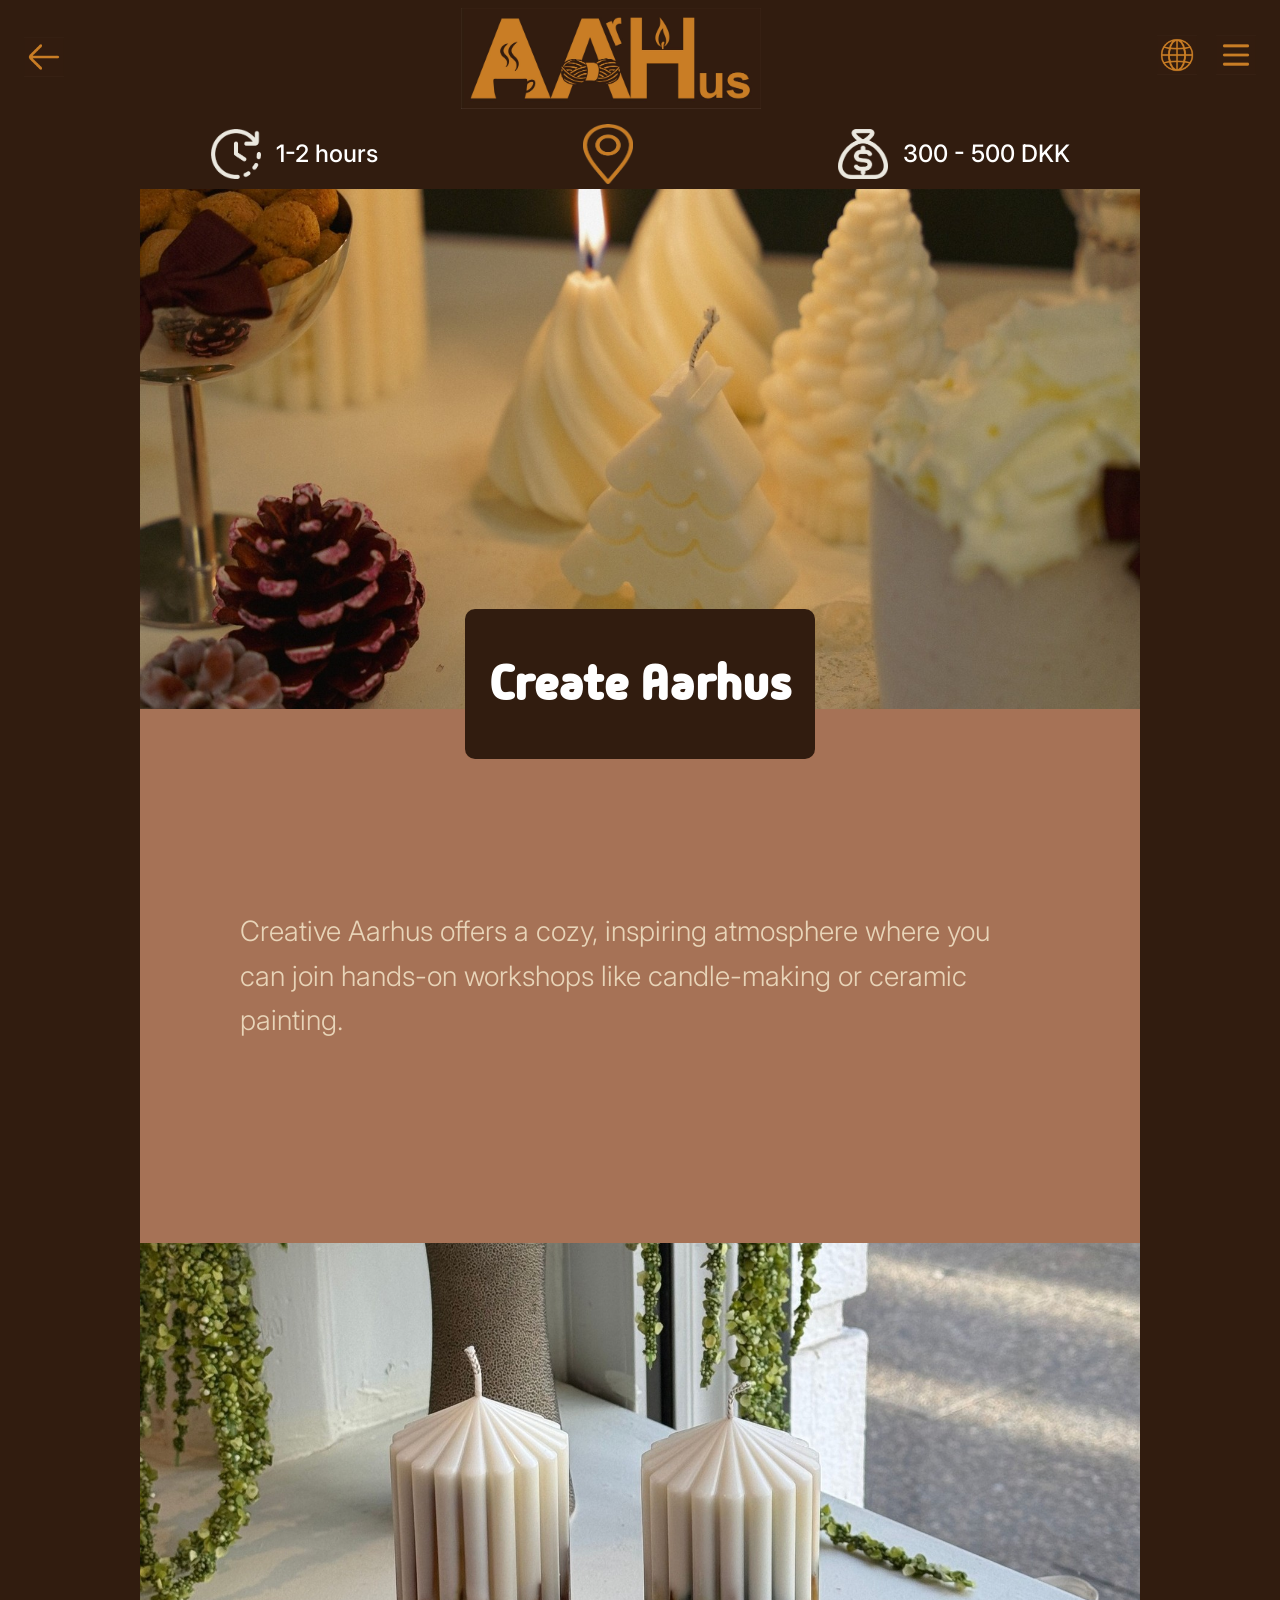
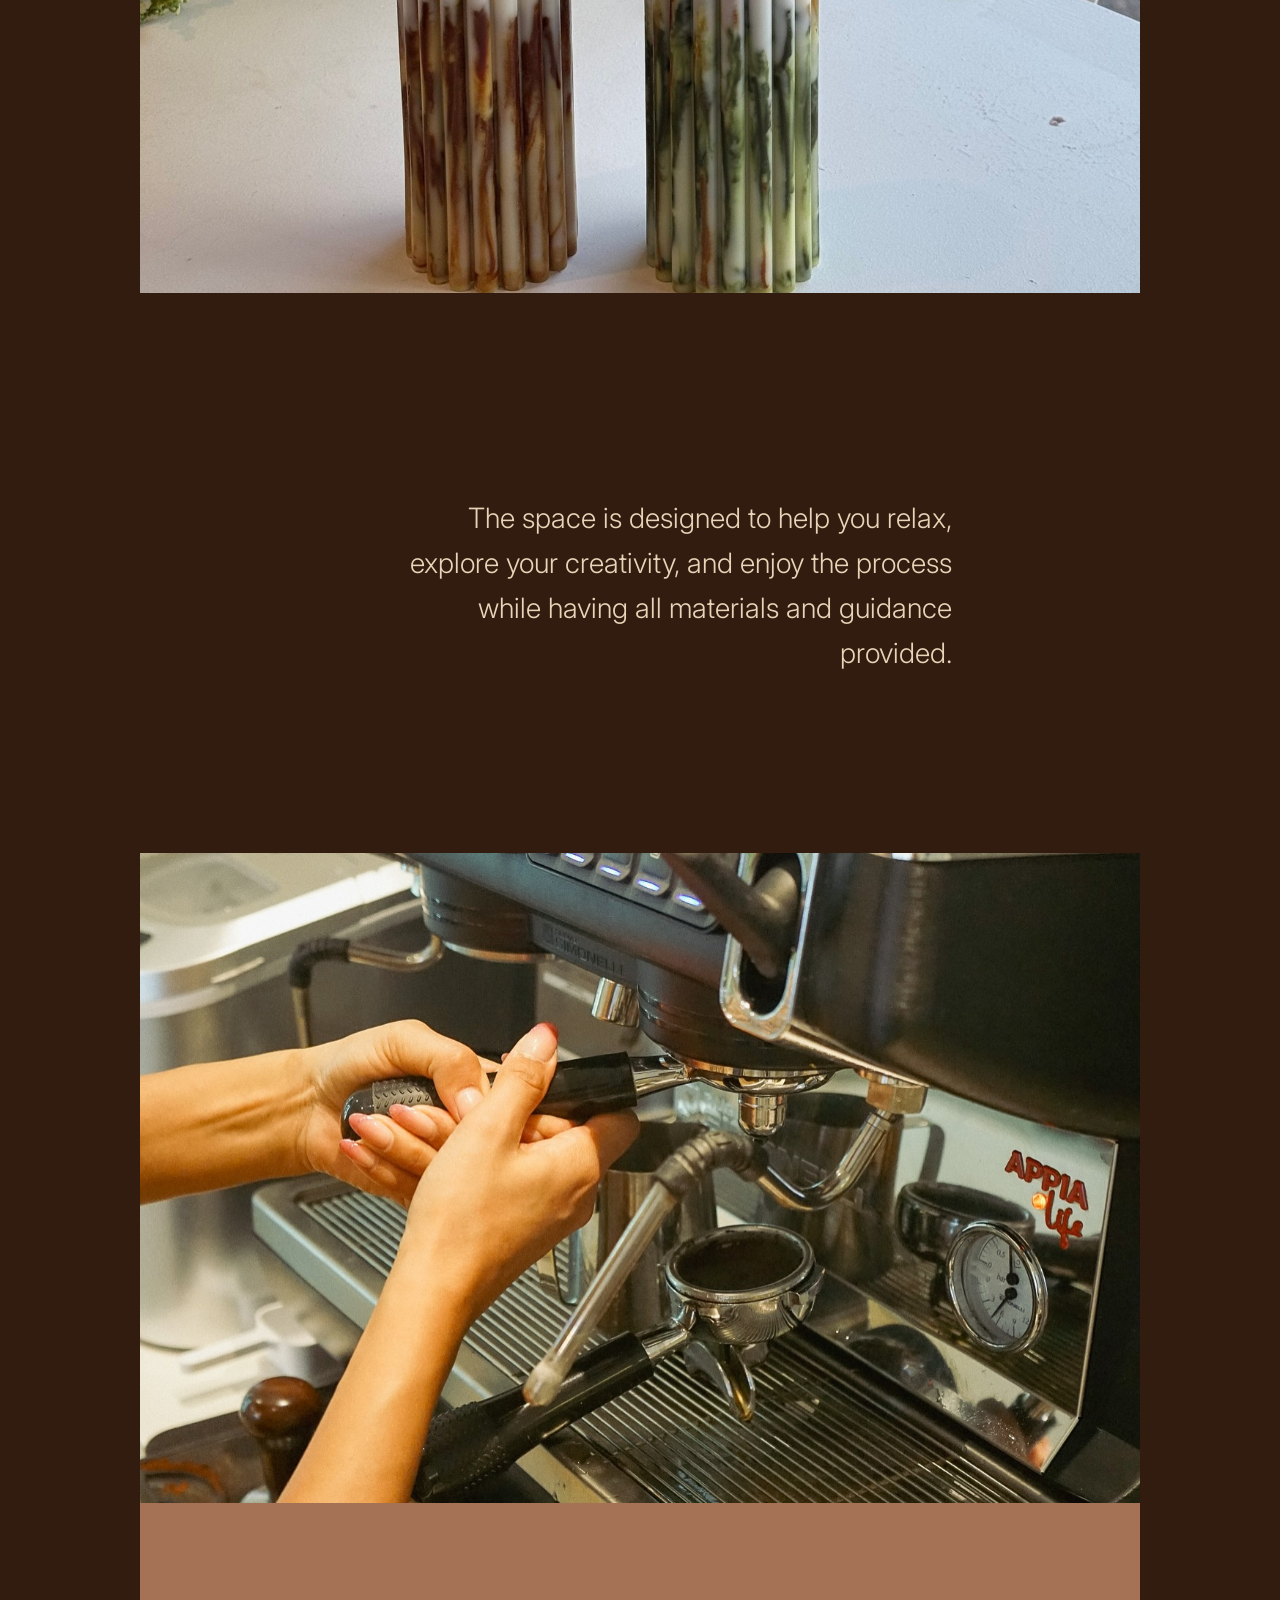
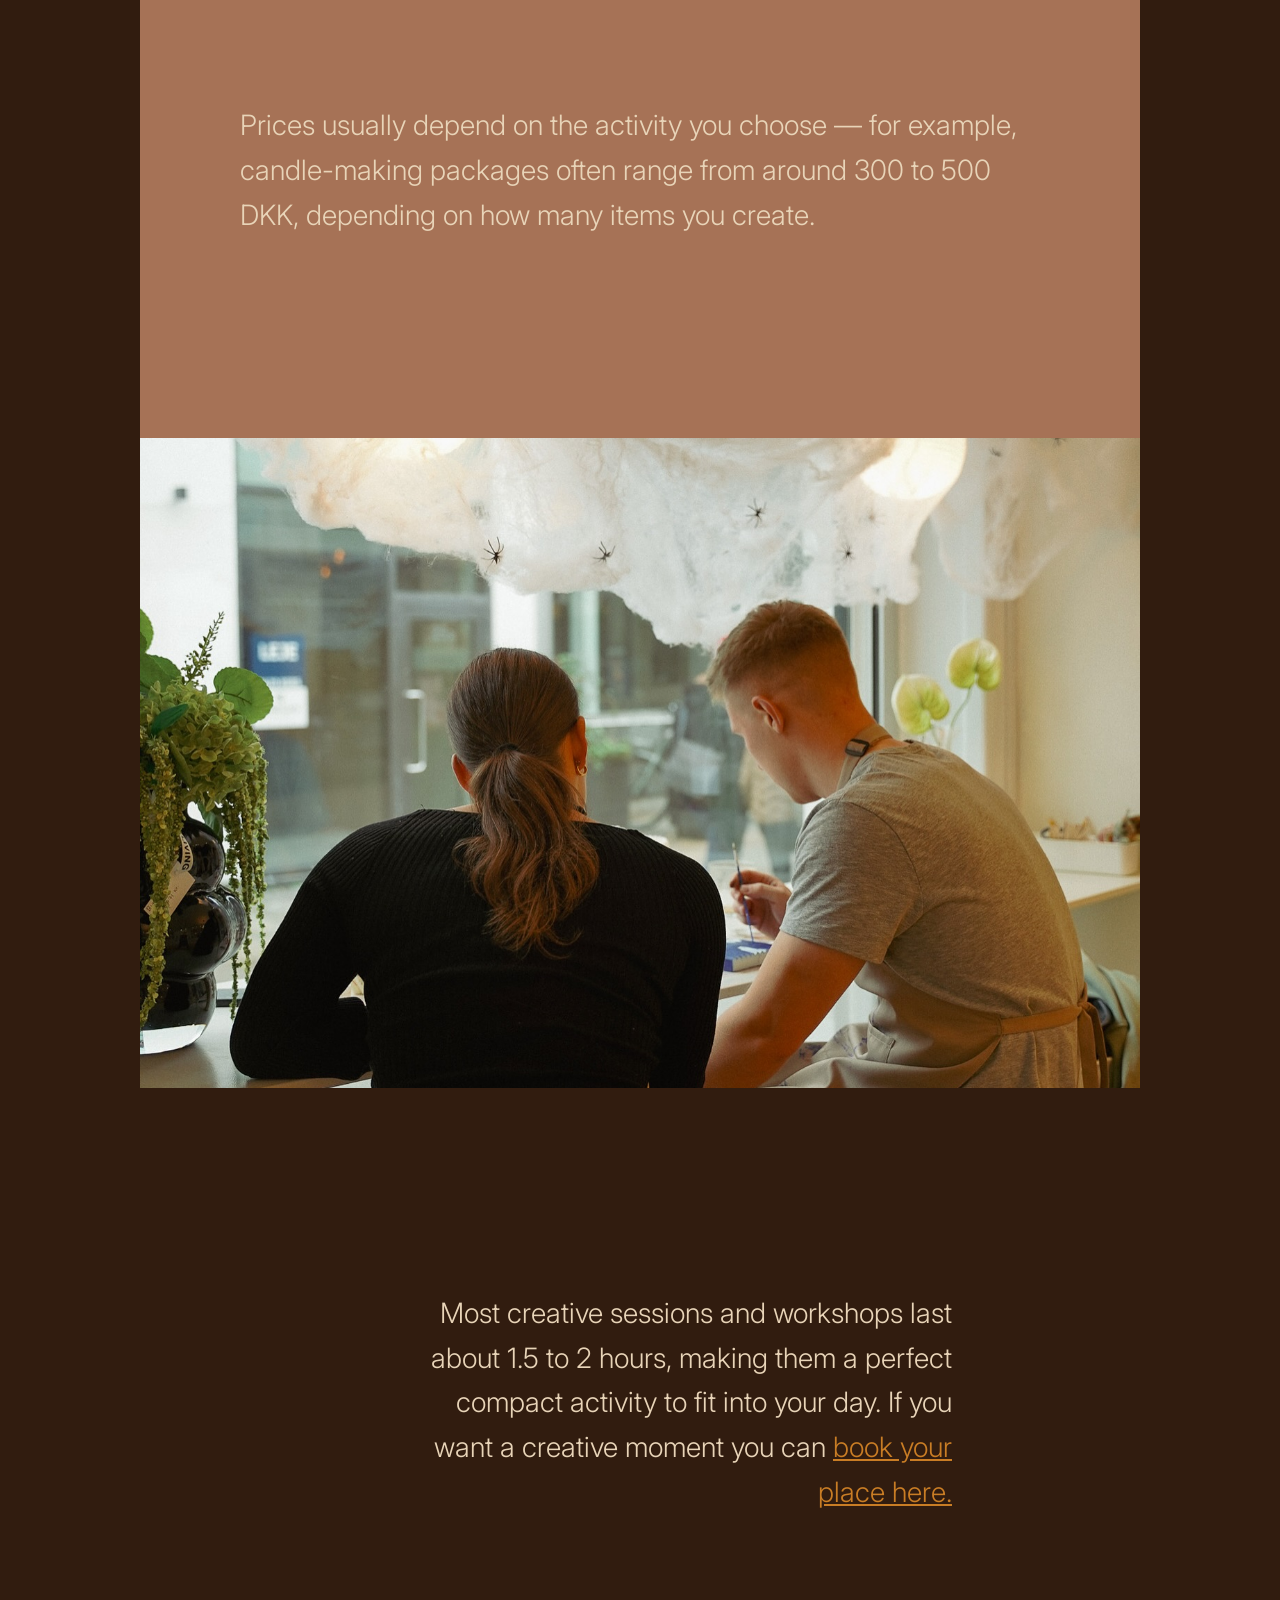
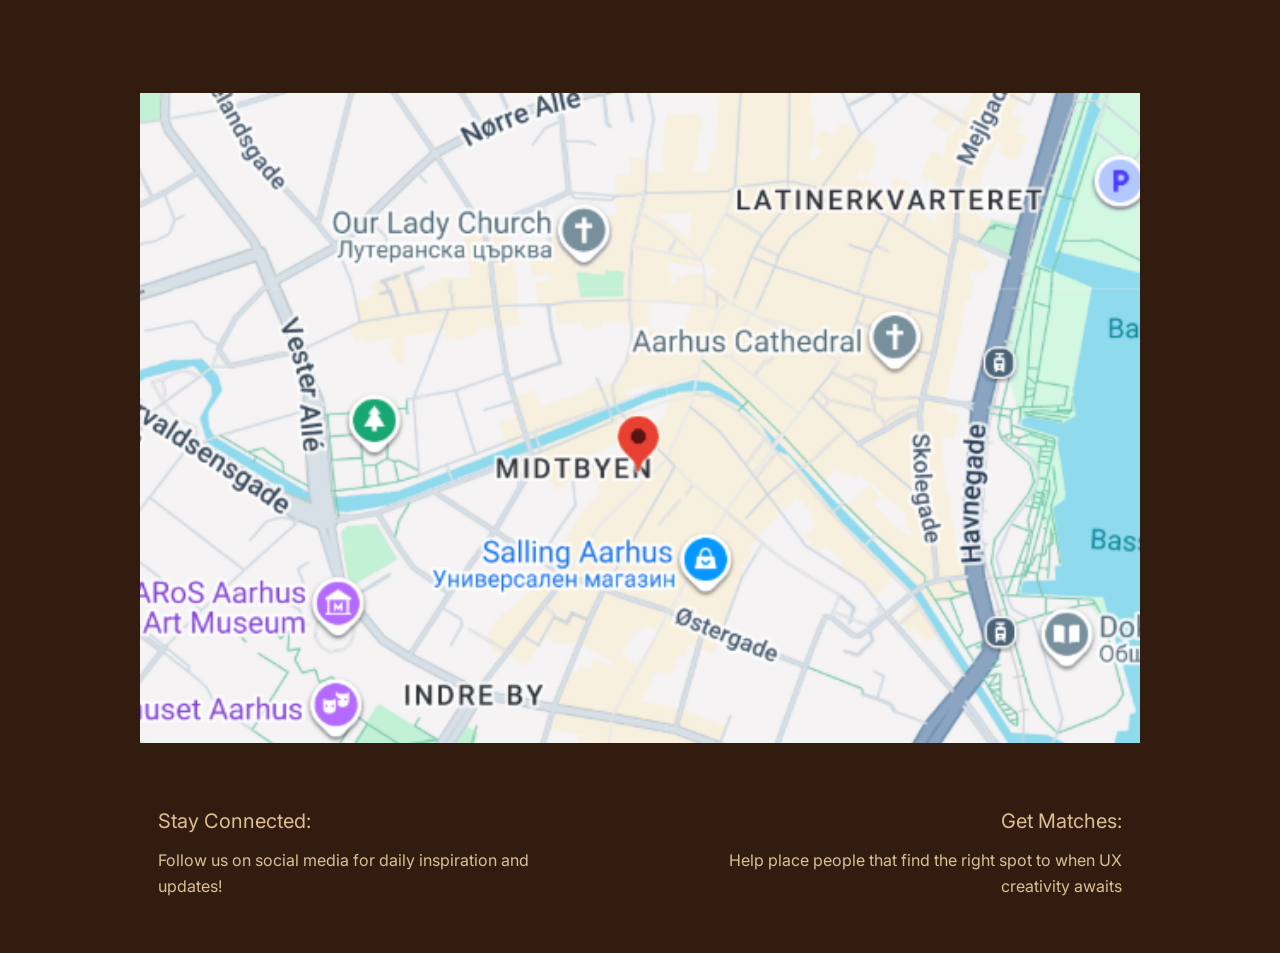
==== CreateAarhus.html @ d65e8118 "v13" ====
<!DOCTYPE html>
<html lang="en">
<head>
    <meta charset="UTF-8">
    <meta name="viewport" content="width=device-width, initial-scale=1.0">
    <title>Document</title>
    <link rel="stylesheet" href="Places.css">
    <link rel="preconnect" href="https://fonts.googleapis.com">
    <link rel="preconnect" href="https://fonts.gstatic.com" crossorigin>
    <link href="https://fonts.googleapis.com/css2?family=Inter:ital,opsz,wght@0,14..32,100..900;1,14..32,100..900&family=Madimi+One&display=swap" rel="stylesheet">
</head>
<body>
     <!-- Header Section -->
    <header>
        <button class="back-btn" onclick="window.location.href='index.html';">
            <img src="Pictures/Back Btn.jpg" alt="Back">
        </button>
        <img src="Pictures/Logo.jpg" alt="Logo" class="logo">
        <div class="nav-right">
            <button class="globe-btn">
                <img src="Pictures/Globe.jpg" alt="Language">
            </button>
            <button class="menu-btn" onclick="toggleMenu()">
                <img src="Pictures/Hamburger Menu.jpg" alt="Menu">
            </button>
        </div>

         <!-- Hamburger Menu Overlay -->
        <div class="menu-overlay" id="menuOverlay">
            <button class="close-btn" onclick="toggleMenu()">×</button>
            <nav class="menu-content">
                <a href="index.html">Home</a>
                <a href="Hygge.html">Hygge</a>
                <a href="CreateAarhus.html">Create Aarhus</a>
                <a href="Domen's.html">Domen's Coffee</a>
                <a href="CreatingMemories.html">Create Moments</a>
                <a href="contact.html">Quiz</a>
            </nav>
        </div>

    </header>
    <!-- Info Banner Section -->
<section class="info-banner">
    <div class="info-item">
        <img src="Pictures/Clock.png" alt="Clock" class="info-icon">
        <span>1-2 hours</span>
    </div>
    <div class="info-item">
        <img src="Pictures/loc.png" alt="Location" class="info-icon">
    </div>
    <div class="info-item">
        <img src="Pictures/Cost.png" alt="Price" class="info-icon">
        <span>300 - 500 DKK</span>
    </div>
</section>

<!-- Image Section 1 -->
<section class="place-hero">
    <img src="Pictures/Create Aarhus Home.jpg" alt="Create Aarhus Workshop" class="place-image">
    <div class="place-title">
        <h2>Create Aarhus</h2>
    </div>
</section>

<!-- Left Text 1 -->
<section class="description-section">
    <p>Creative Aarhus offers a cozy, inspiring atmosphere where you can join hands-on workshops like candle-making or ceramic painting.</p>
</section>

<!-- Image Section 2 -->
<section class="content-image-section">
    <img src="Pictures/Candles Desktop.jpg" alt="Handmade candles" class="content-image">
</section>

<!-- Right Text 1 -->
<section class="quote-section">
    <p>The space is designed to help you relax, explore your creativity, and enjoy the process while having all materials and guidance provided.</p>
</section>

<!-- Image Section 3 -->
<section class="content-image-section">
    <img src="Pictures/Barista.jpg" alt="Handmade candles" class="content-image">
</section>

<!-- Left Text 2 -->
<section class="description-section">
    <p>Prices usually depend on the activity you choose — for example, candle-making packages often range from around 300 to 500 DKK, depending on how many items you create.</p>
</section>

<!-- Image Section  -->
<section class="content-image-section">
    <img src="Pictures/Customers.jpg" alt="Handmade candles" class="content-image">
</section>

<!-- Right Text 2 -->
<section class="quote-section">
    <p>Most creative sessions and workshops last about 1.5 to 2 hours, making them a perfect compact activity to fit into your day. If you want a creative moment you can <a href="https://reservation.umai.io/da/widget/candle-studio?_gl=1*1pk25ti*_ga*MzA5OTM4MjI3LjE3NjUyNzg0NzY.*_ga_D17J4DGEZP*czE3NjUyODA4NzQkbzIkZzEkdDE3NjUyODEwNDEkajMxJGwwJGgw">
        book your place here.</a></p>
</section>

<!-- Map  -->
<section class="content-image-section">
    <a href="https://www.google.com/maps/place/Frederiksgade+24,+8000+Aarhus/@56.155648,10.203156,17z/data=!3m1!4b1!4m6!3m5!1s0x464c3f93dd8423d5:0xea33bdad2637ea0c!8m2!3d56.155645!4d10.2057309!16s%2Fg%2F11rg5yybf0?entry=tts&g_ep=EgoyMDI1MTIwNy4wIPu8ASoASAFQAw%3D%3D&skid=fd1d3e82-8aca-4889-be97-84119e05b795" target="_blank">
    <img src="Pictures/CAmap.png" alt="Handmade candles" class="content-image">
    </a>
</section>

<!-- footer section -->
    <footer>
        <div class="footer-column">
            <h4>Stay Connected:</h4>
            <p>Follow us on social media for daily inspiration and updates!</p>
        </div>
        <div class="footer-column">
            <h4>Get Matches:</h4>
            <p>Help place people that find the right spot to when UX creativity awaits</p>
        </div>
    </footer>

<script src="CreateAarhus.js"></script>
</body>
</html>
---- Places.css ----
body{
    font-size: 28px; 
    font-family: "Inter", sans-serif;
    color: #DBC095;
    /* font-family: "Madimi One", sans-serif; */
    background-color: #311C0F;
}

/* Header Section */
header {
    display: flex;
    justify-content: space-between;
    align-items: center;
    padding: 0px 10px 10px 10px;
}

.back-btn,
.globe-btn,
.menu-btn {
    background: none;
    border: none;
    cursor: pointer;
}

.back-btn img,
.globe-btn img,
.menu-btn img {
    width: 40px;
    height: 40px;
}

.logo{
    width: 300px;
    height: auto;
    background: none;
    border: none;
}

/* Info Banner Section */
.info-banner {
    max-width: 1200px;  /* Add this */
    margin: 0 auto;  /* Add this to center */
    background-color: #311C0F;
    display: flex;
    justify-content: space-around;
    align-items: center;
    padding: 5px 100px;
}

.info-item {
    display: flex;
    align-items: center;
    gap: 15px;
    color: white;
    font-size: 24px;
    font-weight: 500;
}

.info-item:nth-child(2) .info-icon {
    height: 60px;
}

.info-icon {
    width: 50px;
    height: 50px;
}

 /* Image Section 1  */
.place-hero {
    max-width: 1000px;  /* Add this */
    margin: 0 auto;  /* Add this to center */
    position: relative;
    height: 520px;
    overflow: visible;
    margin-bottom: 0;
}

.place-image {
    width: 100%;
    height: 100%;
    object-fit: cover;
}

.place-title {
    position: absolute;
    bottom: -50px;
    left: 50%;
    transform: translateX(-50%);
    background-color: #311C0F;
    
    /* Set specific size */
    width:350px;          /* Your desired width */
    height: 150px;         /* Your desired height */
    
    /* Center text inside */
    display: flex;
    justify-content: center;  /* Horizontal center */
    align-items: center;      /* Vertical center */
    
    border-radius: 10px;
    z-index: 10;
}

.place-title h2 {
    color: white;
    font-size: 48px;
    font-weight: 600;
    margin: 0;
    font-family: "Madimi One", sans-serif;
    letter-spacing: 1px;
    text-align: center;      /* Center multi-line text */
}

/* Left Text 1 */
.description-section {
    max-width: 800px;  /* Add this */
    margin: 0 auto;  /* Add this to center */
    background-color: #a67256;
    padding: 250px 100px 200px 100px;  /* Balanced padding */
    text-align: left;
    margin-top: -50px;  /* Match the bottom value of place-title */
}

.description-section p {
    color: #E8D4B8;
    /* font-size: 30px; */
    line-height: 1.6;
    margin: 0;
    font-weight: 300;
    max-width: 1200px;
}

/* Image Section 2 */
.content-image-section {
    max-width: 1000px;  /* Add this */
    margin: 0 auto;  /* Add this to center */
    width: 100%;
    height: 650px;
    overflow: hidden;
}

.content-image {
    width: 100%;
    height: 100%;
    object-fit: cover;
    display: block;
}

/* Right Text 1 */
.quote-section {
    max-width: 800px;  /* Add this */
    margin: 0 auto;  /* Add this to center */
    background-color: #311C0F;
    padding: 175px 320px 150px 400px;  /* Large left padding, smaller right */
    text-align: right;
}

.quote-section p {
    color: #E8D4B8;
    font-size: 28px;
    line-height: 1.6;
    font-weight: 300;
    margin-left: auto;  /* Push to the right */
}

a{
    color: #C97D25;
}

/* Hamburger Menu Overlay */
.menu-overlay {
    position: fixed;
    top: 0;
    right: -100%;
    width: 350px;
    height: 100%;
    background-color: #3D2817;
    z-index: 1000;
    transition: right 0.3s ease;
    box-shadow: -2px 0 10px rgba(0, 0, 0, 0.3);
}

.menu-overlay.active {
    right: 0;
}

.close-btn {
    position: absolute;
    top: 20px;
    right: 30px;
    background: none;
    border: none;
    color: #DBC095;
    font-size: 50px;
    cursor: pointer;
    line-height: 1;
}

.close-btn:hover {
    color: #C97D25;
}

.menu-content {
    display: flex;
    flex-direction: column;
    padding: 80px 40px;
    gap: 30px;
}

.menu-content a {
    color: #DBC095;
    text-decoration: none;
    font-size: 28px;
    font-family: "Inter", sans-serif;
    transition: color 0.3s ease;
    padding: 10px 0;
    border-bottom: 1px solid rgba(219, 192, 149, 0.2);
}

.menu-content a:hover {
    color: #C97D25;
    padding-left: 10px;
}

/* Footer */
footer {
    background-color: #311C0F;
    color: #DBC095;
    padding: 40px 150px;  /* Match the text box positioning */
    display: flex;
    justify-content: space-between;
    align-items: flex-start;
    gap: 100px;
}

.footer-column {
    flex: 1;
}

.footer-column h4 {
    font-size: 20px;
    font-weight: 400;
    margin-bottom: 15px;
    color: #DBC095;
}

.footer-column p {
    font-size: 16px;
    line-height: 1.6;
    margin: 5px 0;
    color: #DBC095;
}

.footer-column a {
    color: #DBC095;
    text-decoration: underline;
    display: block;
    margin: 5px 0;
    font-size: 12px;
}

.footer-column a:hover {
    opacity: 0.8;
}

.footer-column:last-child {
    text-align: right;
}
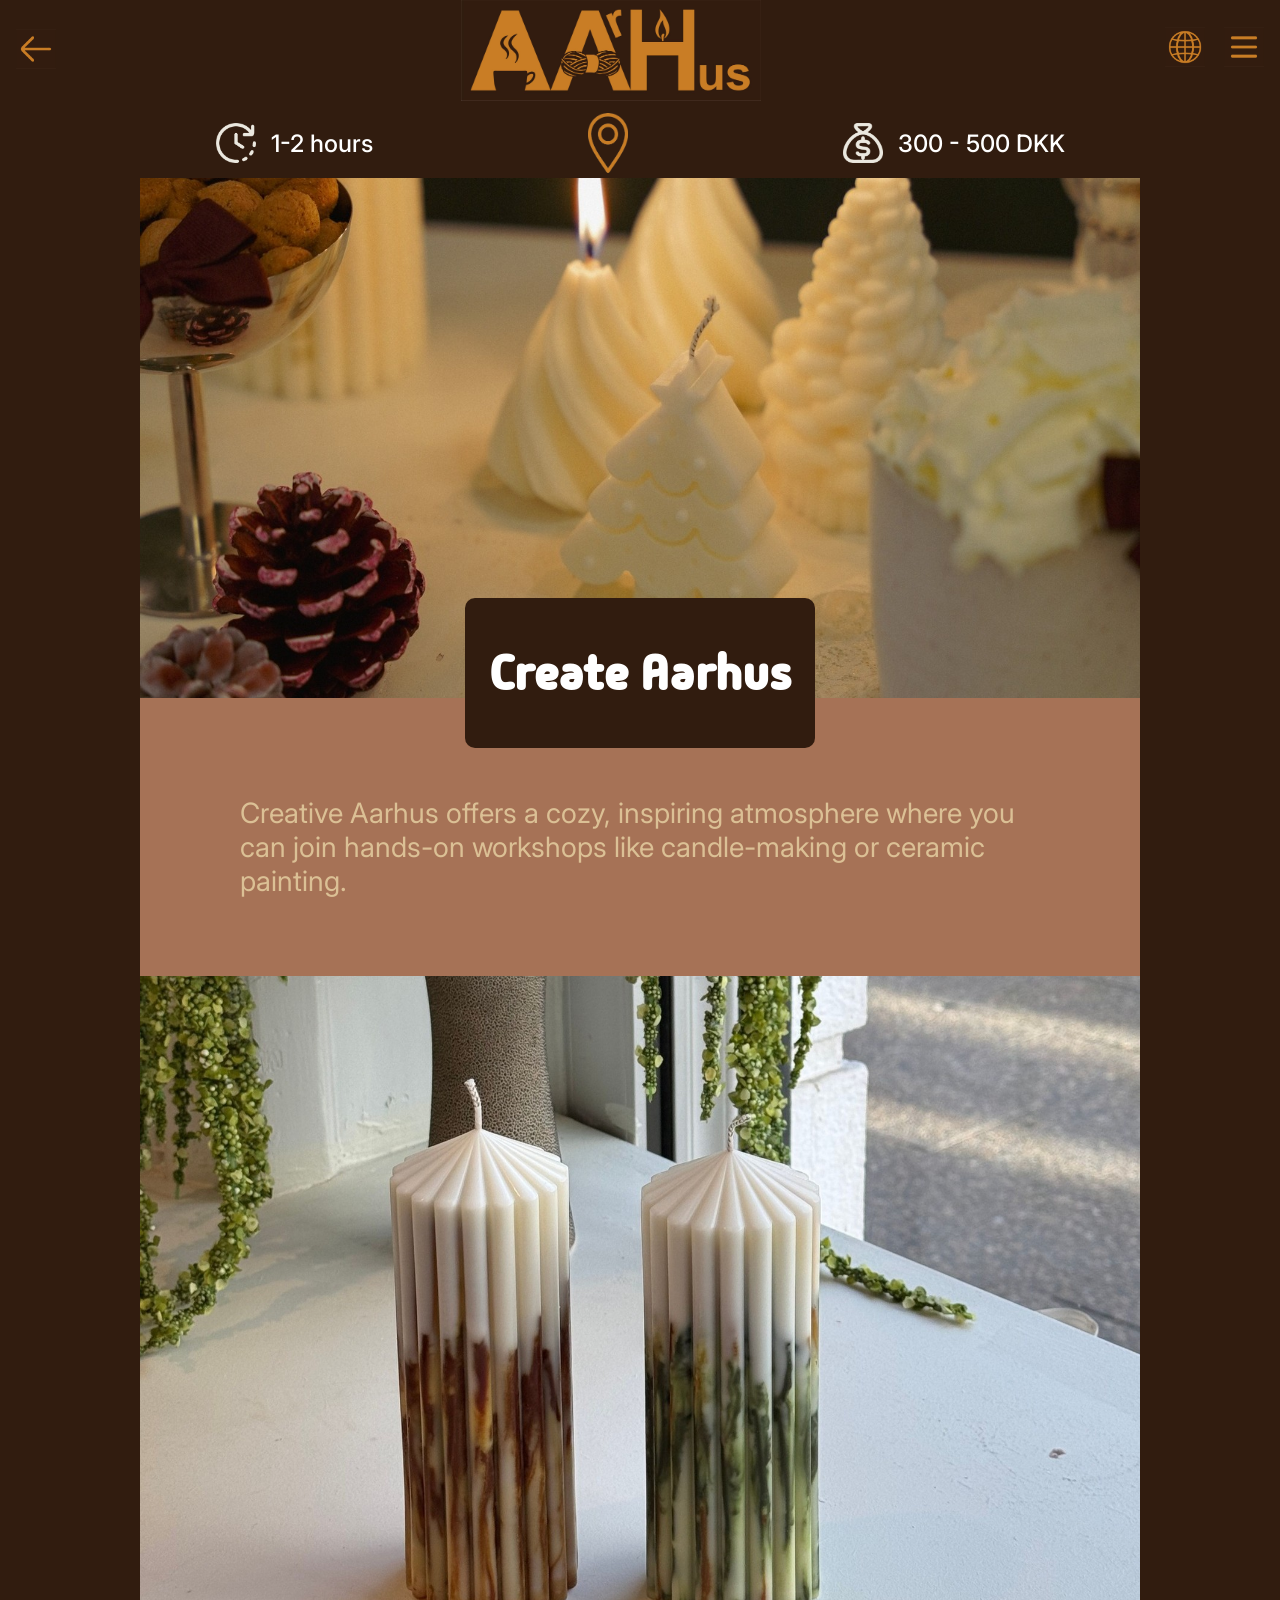
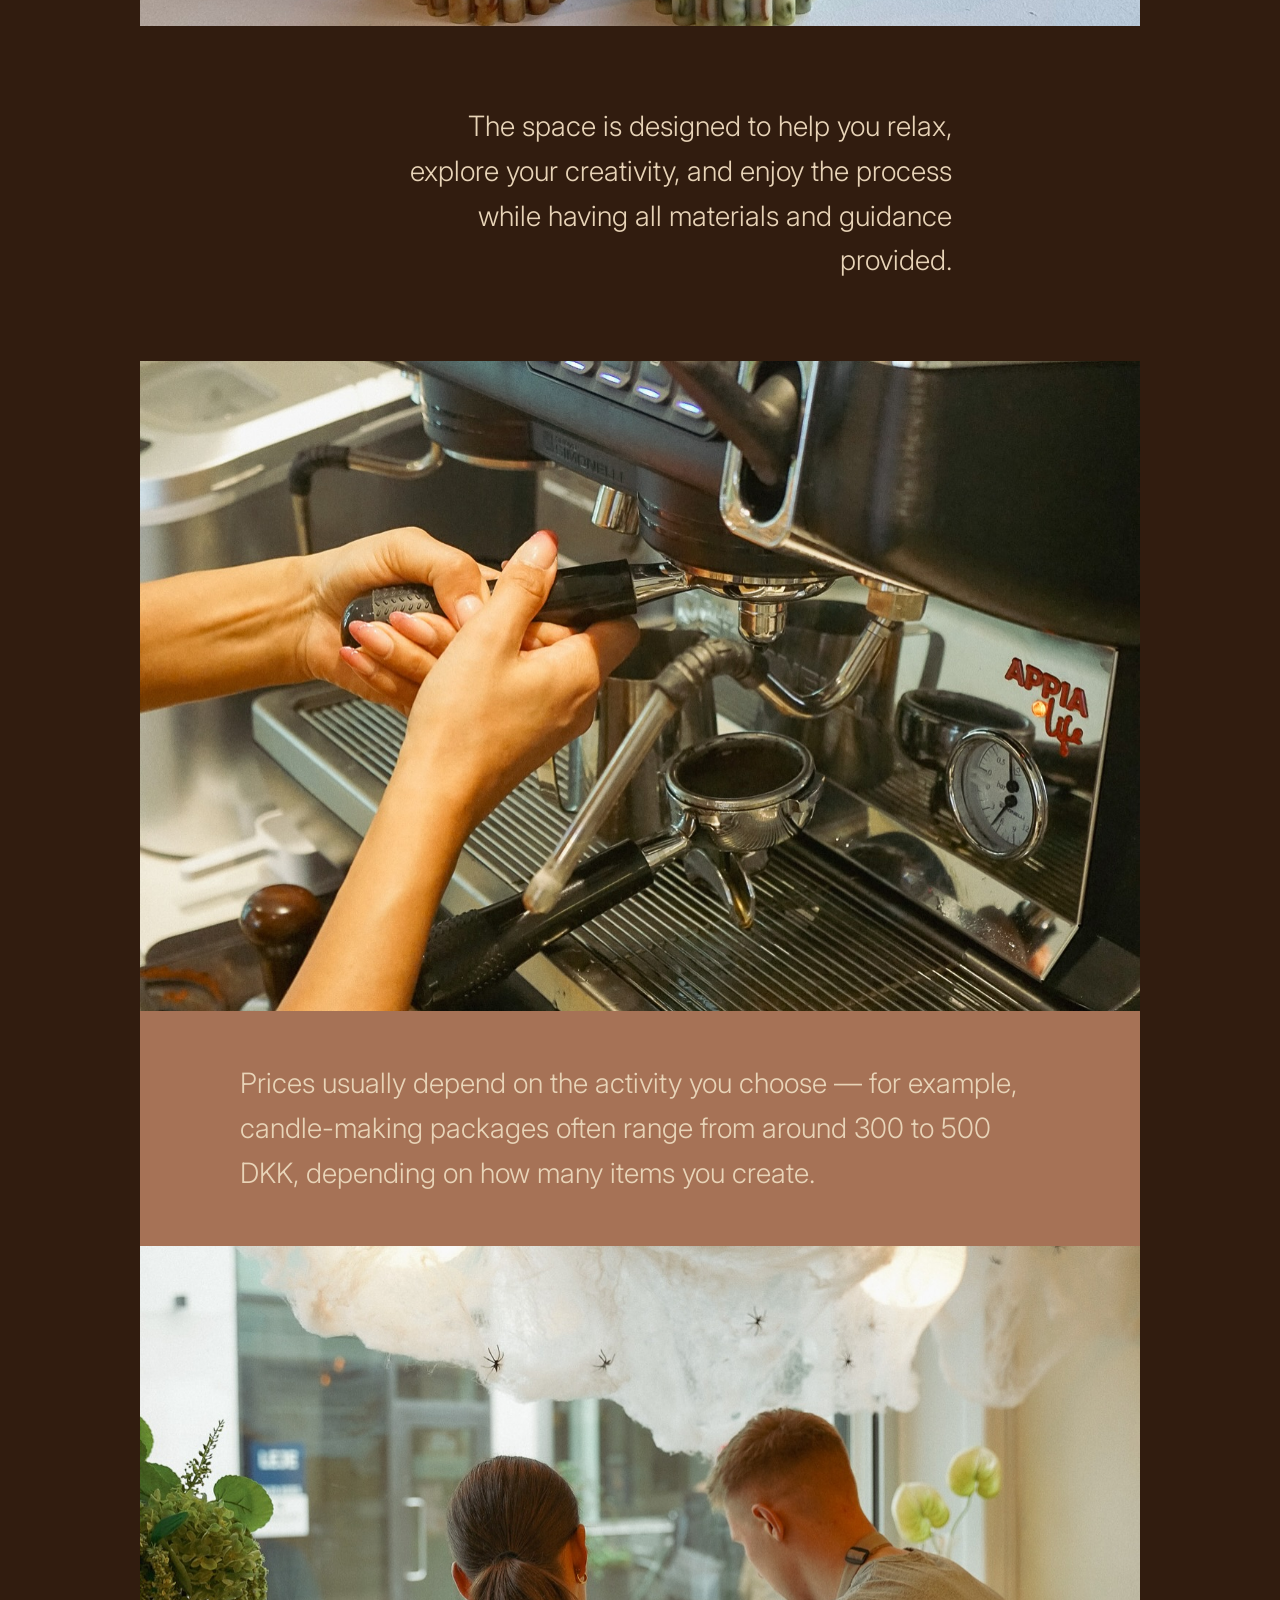
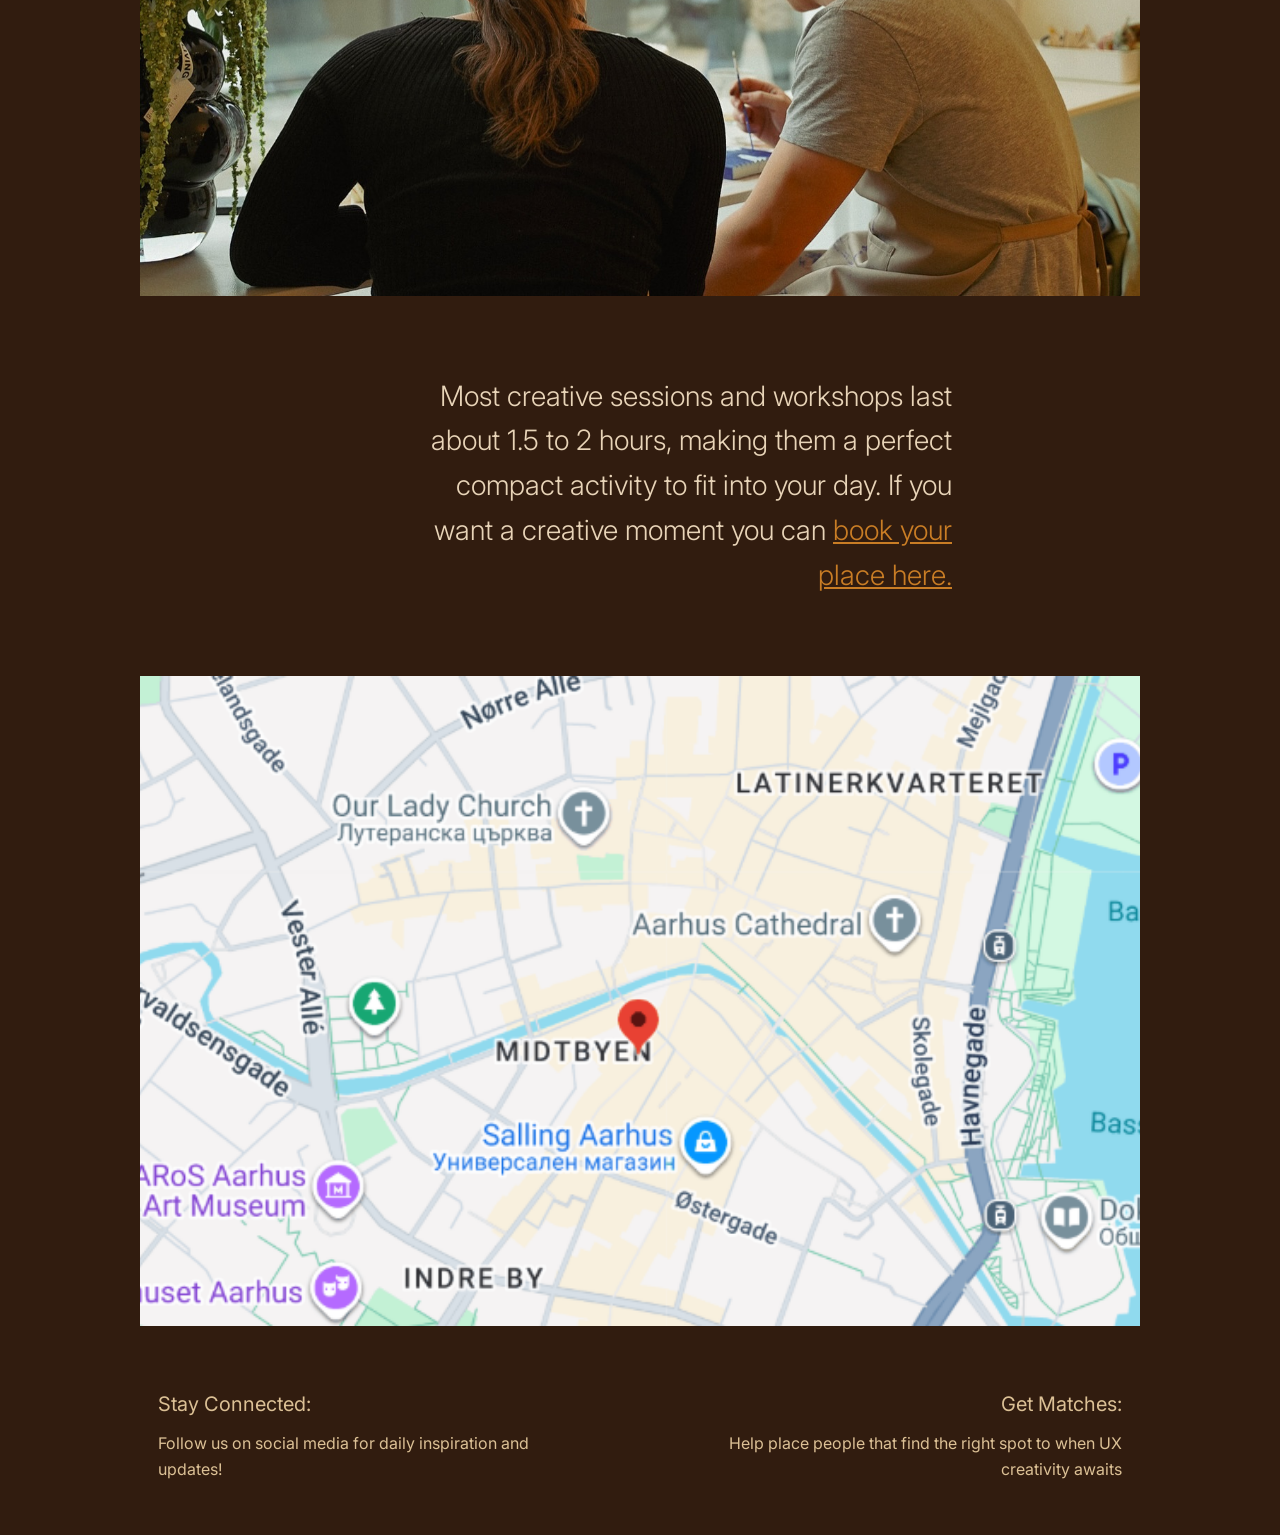
==== commit ebb5f3a1: "v16" ====
--- a/CreateAarhus.html
+++ b/CreateAarhus.html
@@ -63,7 +63,7 @@
 </section>
 
 <!-- Left Text 1 -->
-<section class="description-section">
+<section class="description-section-with-square">
     <p>Creative Aarhus offers a cozy, inspiring atmosphere where you can join hands-on workshops like candle-making or ceramic painting.</p>
 </section>
 
--- a/Places.css
+++ b/Places.css
@@ -1,17 +1,24 @@
-body{
+/* Add padding to body to prevent content from hiding under fixed header */
+body {
+    padding-top: 100px;  /* Adjust this value based on your header height */
     font-size: 28px; 
     font-family: "Inter", sans-serif;
     color: #DBC095;
-    /* font-family: "Madimi One", sans-serif; */
     background-color: #311C0F;
 }
 
 /* Header Section */
 header {
+    position: fixed;
+    top: 0;
+    left: 0;
+    right: 0;
     display: flex;
     justify-content: space-between;
     align-items: center;
     padding: 0px 10px 10px 10px;
+    background-color: #311C0F;
+    z-index: 100;
 }
 
 .back-btn,
@@ -61,8 +68,8 @@
 }
 
 .info-icon {
-    width: 50px;
-    height: 50px;
+    width: 40px;
+    height: 40px;
 }
 
  /* Image Section 1  */
@@ -111,14 +118,23 @@
     text-align: center;      /* Center multi-line text */
 }
 
+/* Left Text With Square */
+.description-section-with-square {
+    max-width: 800px;  /* Add this */
+    margin: 0 auto;  /* Add this to center */
+    background-color: #a67256;
+    padding: 120px 100px 50px 100px;  /* Balanced padding */
+    text-align: left;
+    margin-top: -50px;  /* Match the bottom value of place-title */
+}
+
 /* Left Text 1 */
 .description-section {
     max-width: 800px;  /* Add this */
     margin: 0 auto;  /* Add this to center */
     background-color: #a67256;
-    padding: 250px 100px 200px 100px;  /* Balanced padding */
+    padding: 50px 100px 50px 100px;  /* Balanced padding */
     text-align: left;
-    margin-top: -50px;  /* Match the bottom value of place-title */
 }
 
 .description-section p {
@@ -151,7 +167,7 @@
     max-width: 800px;  /* Add this */
     margin: 0 auto;  /* Add this to center */
     background-color: #311C0F;
-    padding: 175px 320px 150px 400px;  /* Large left padding, smaller right */
+    padding: 50px 320px 50px 400px;  /* Large left padding, smaller right */
     text-align: right;
 }
 
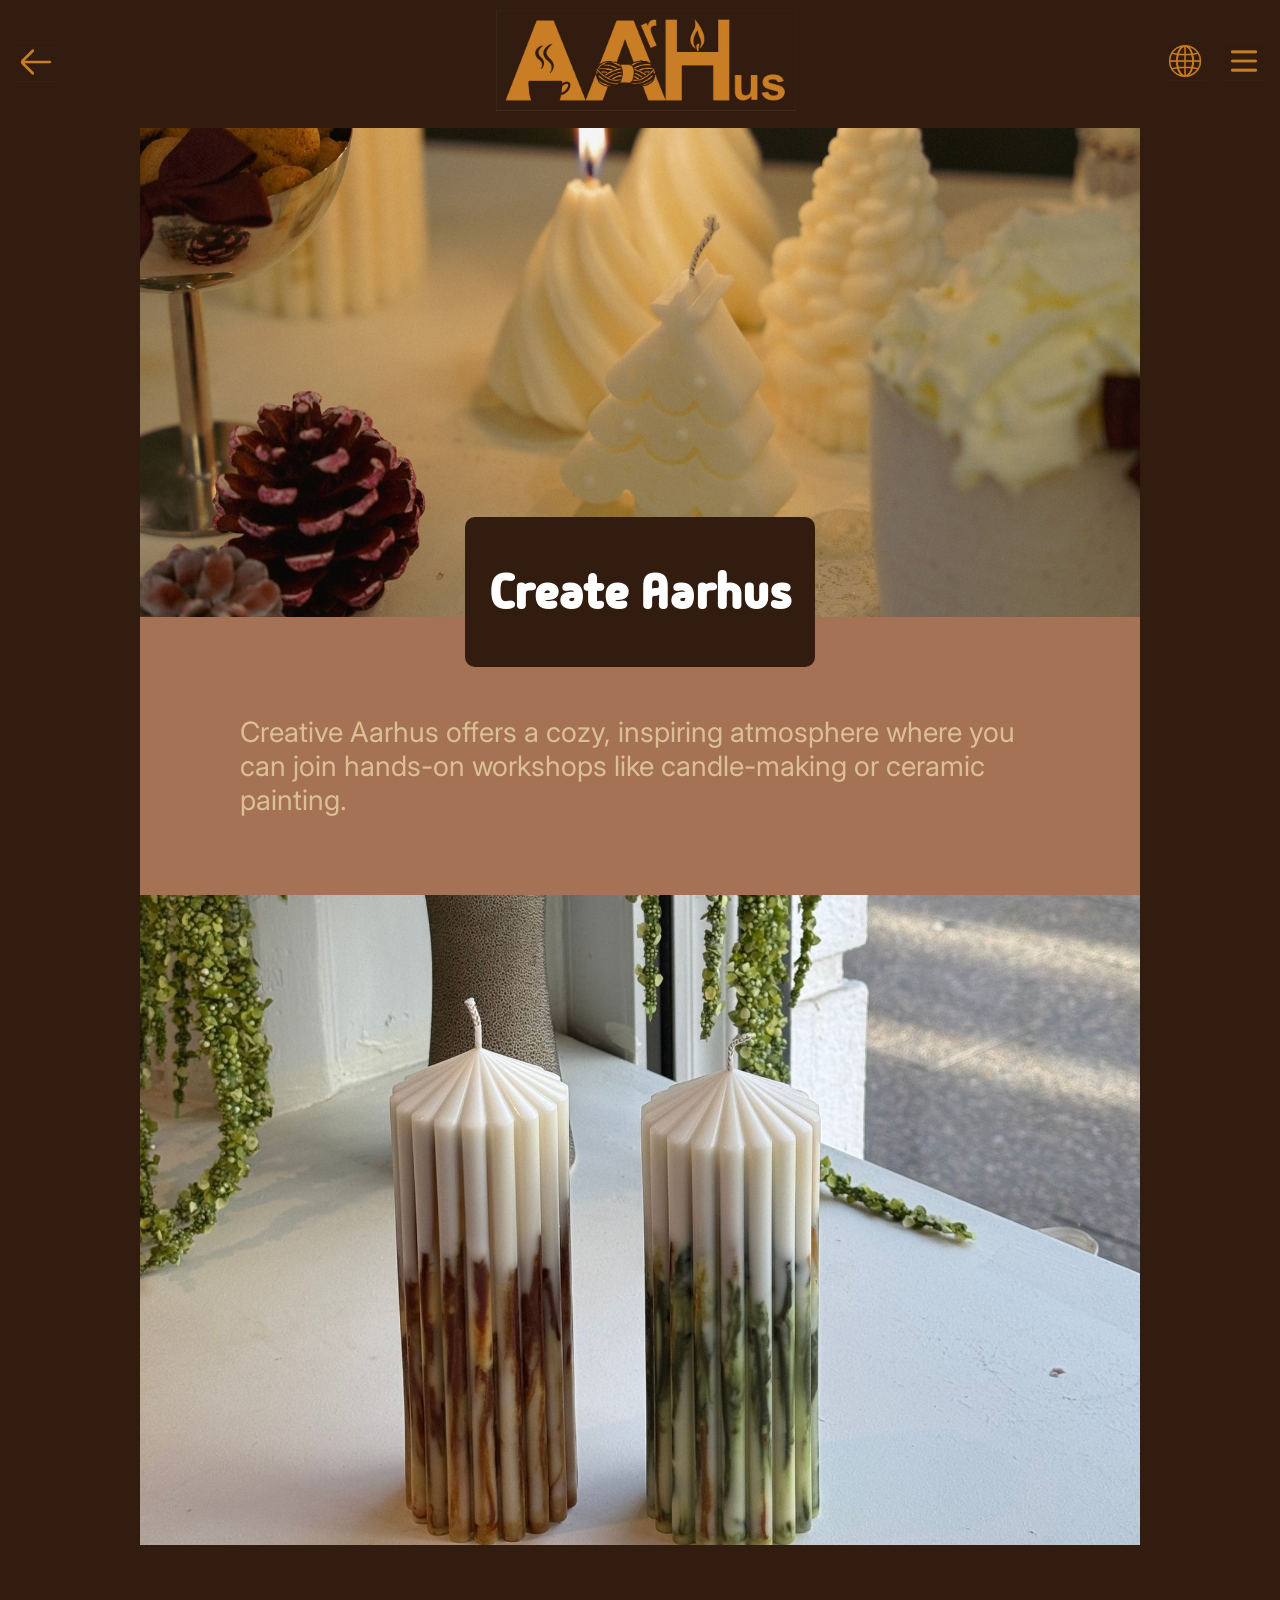
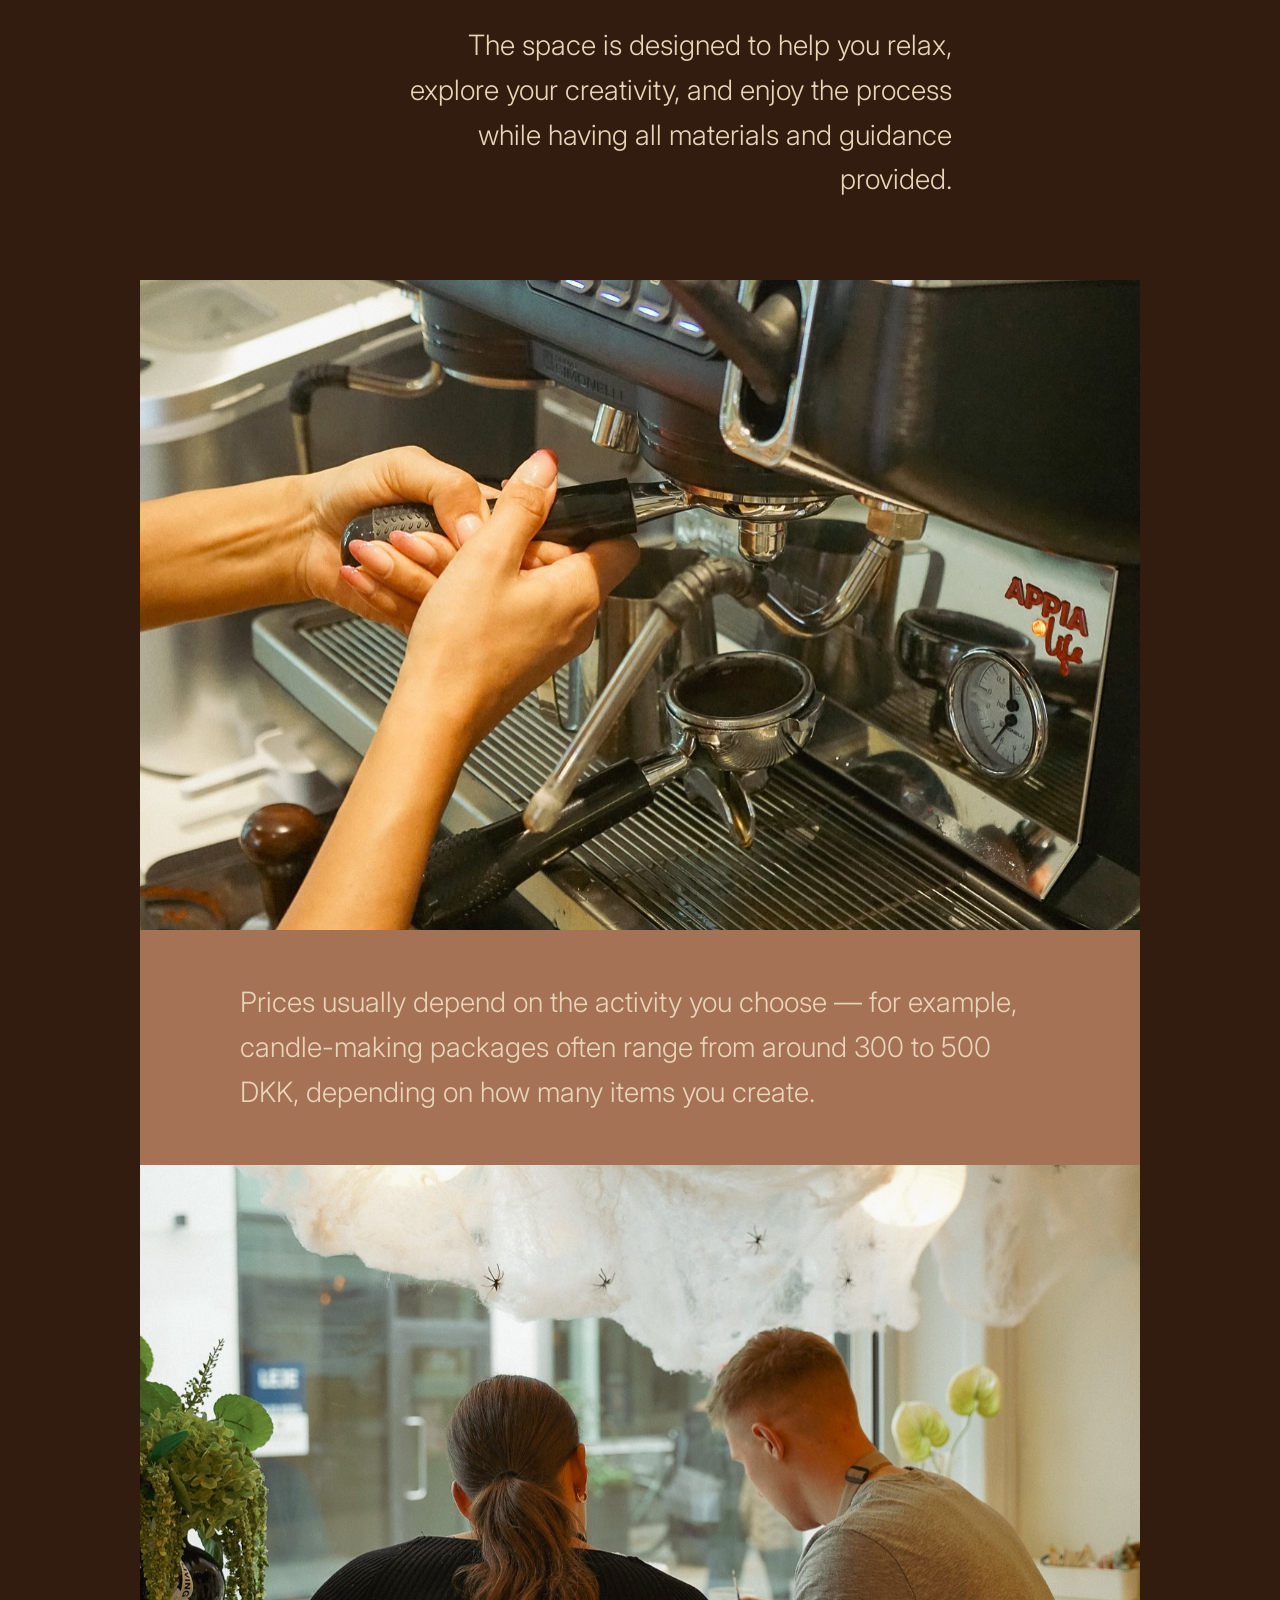
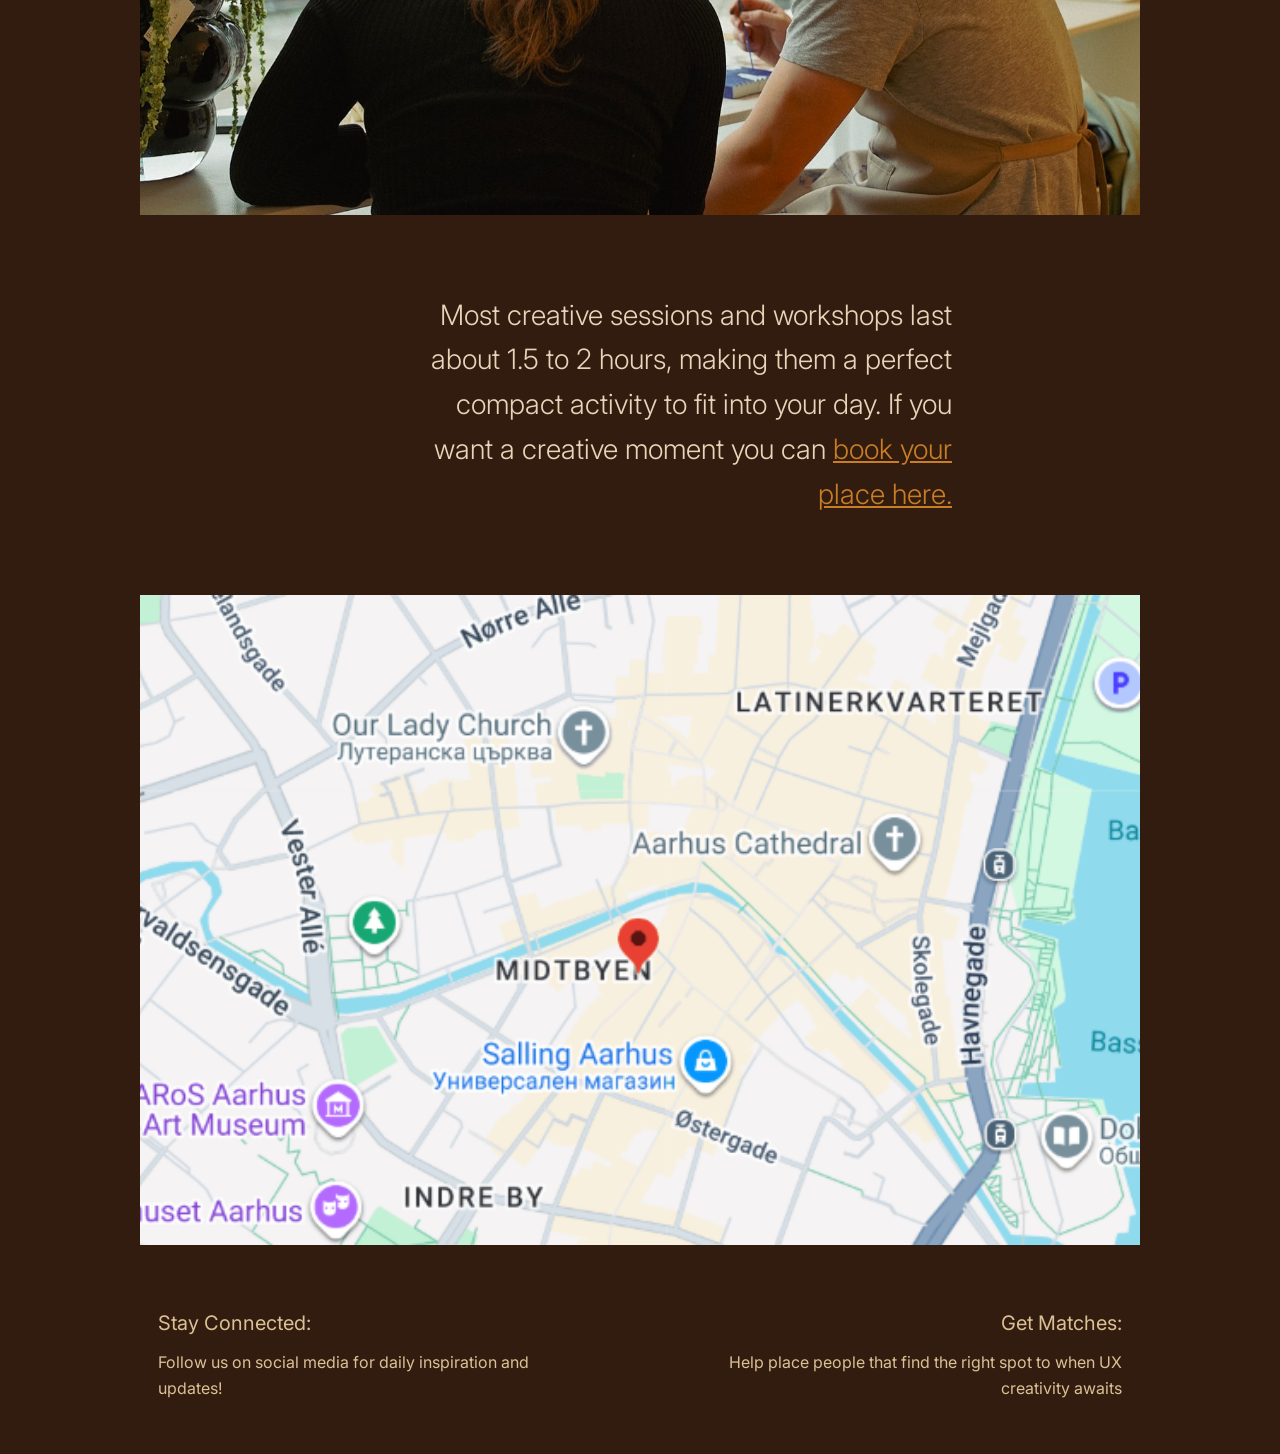
==== commit 7f7b933b: "v20" ====
--- a/CreateAarhus.html
+++ b/CreateAarhus.html
@@ -15,7 +15,9 @@
         <button class="back-btn" onclick="window.location.href='index.html';">
             <img src="Pictures/Back Btn.jpg" alt="Back">
         </button>
-        <img src="Pictures/Logo.jpg" alt="Logo" class="logo">
+        <a href="index.html">
+            <img src="Pictures/Logo.jpg" alt="Logo" class="logo">
+        </a>
         <div class="nav-right">
             <button class="globe-btn">
                 <img src="Pictures/Globe.jpg" alt="Language">
@@ -39,20 +41,23 @@
         </div>
 
     </header>
+
     <!-- Info Banner Section -->
-<section class="info-banner">
-    <div class="info-item">
-        <img src="Pictures/Clock.png" alt="Clock" class="info-icon">
-        <span>1-2 hours</span>
-    </div>
-    <div class="info-item">
-        <img src="Pictures/loc.png" alt="Location" class="info-icon">
-    </div>
-    <div class="info-item">
-        <img src="Pictures/Cost.png" alt="Price" class="info-icon">
-        <span>300 - 500 DKK</span>
-    </div>
-</section>
+    <section class="info-banner">
+        <div class="info-container">
+            <div class="info-item">
+                <img src="Pictures/Clock.png" alt="Clock" class="info-icon">
+                <span>1-2 hours</span>
+            </div>
+            <div class="info-item">
+                <img src="Pictures/loc.png" alt="Location" class="info-icon">
+            </div>
+            <div class="info-item">
+                <img src="Pictures/Cost.png" alt="Price" class="info-icon">
+                <span>300 - 500 DKK</span>
+            </div>
+        </div>
+    </section>
 
 <!-- Image Section 1 -->
 <section class="place-hero">
--- a/Places.css
+++ b/Places.css
@@ -1,6 +1,6 @@
 /* Add padding to body to prevent content from hiding under fixed header */
 body {
-    padding-top: 100px;  /* Adjust this value based on your header height */
+    /* padding-top: 100px;  Adjust this value based on your header height */
     font-size: 28px; 
     font-family: "Inter", sans-serif;
     color: #DBC095;
@@ -16,7 +16,7 @@
     display: flex;
     justify-content: space-between;
     align-items: center;
-    padding: 0px 10px 10px 10px;
+    padding: 10px;
     background-color: #311C0F;
     z-index: 100;
 }
@@ -36,7 +36,8 @@
     height: 40px;
 }
 
-.logo{
+.logo {
+    margin-left: 70px;
     width: 300px;
     height: auto;
     background: none;
@@ -45,13 +46,17 @@
 
 /* Info Banner Section */
 .info-banner {
-    max-width: 1200px;  /* Add this */
-    margin: 0 auto;  /* Add this to center */
-    background-color: #311C0F;
-    display: flex;
-    justify-content: space-around;
+    max-width: 1200px;
+    margin: 0 auto;
+    background-color: #311C0F;
+    padding: 19px 20px 10px 20px;
+}
+
+.info-container {
+    display: flex;
+    justify-content: center;
     align-items: center;
-    padding: 5px 100px;
+    gap: 80px; /* Space between items */
 }
 
 .info-item {
@@ -61,6 +66,21 @@
     color: white;
     font-size: 24px;
     font-weight: 500;
+}
+
+.info-item:nth-child(2) {
+    /* This is the location icon in the center */
+    justify-content: center;
+}
+
+.info-icon {
+    width: 40px;
+    height: 40px;
+}
+
+.info-item:nth-child(2) .info-icon {
+    height: 60px;
+    width: auto;
 }
 
 .info-item:nth-child(2) .info-icon {
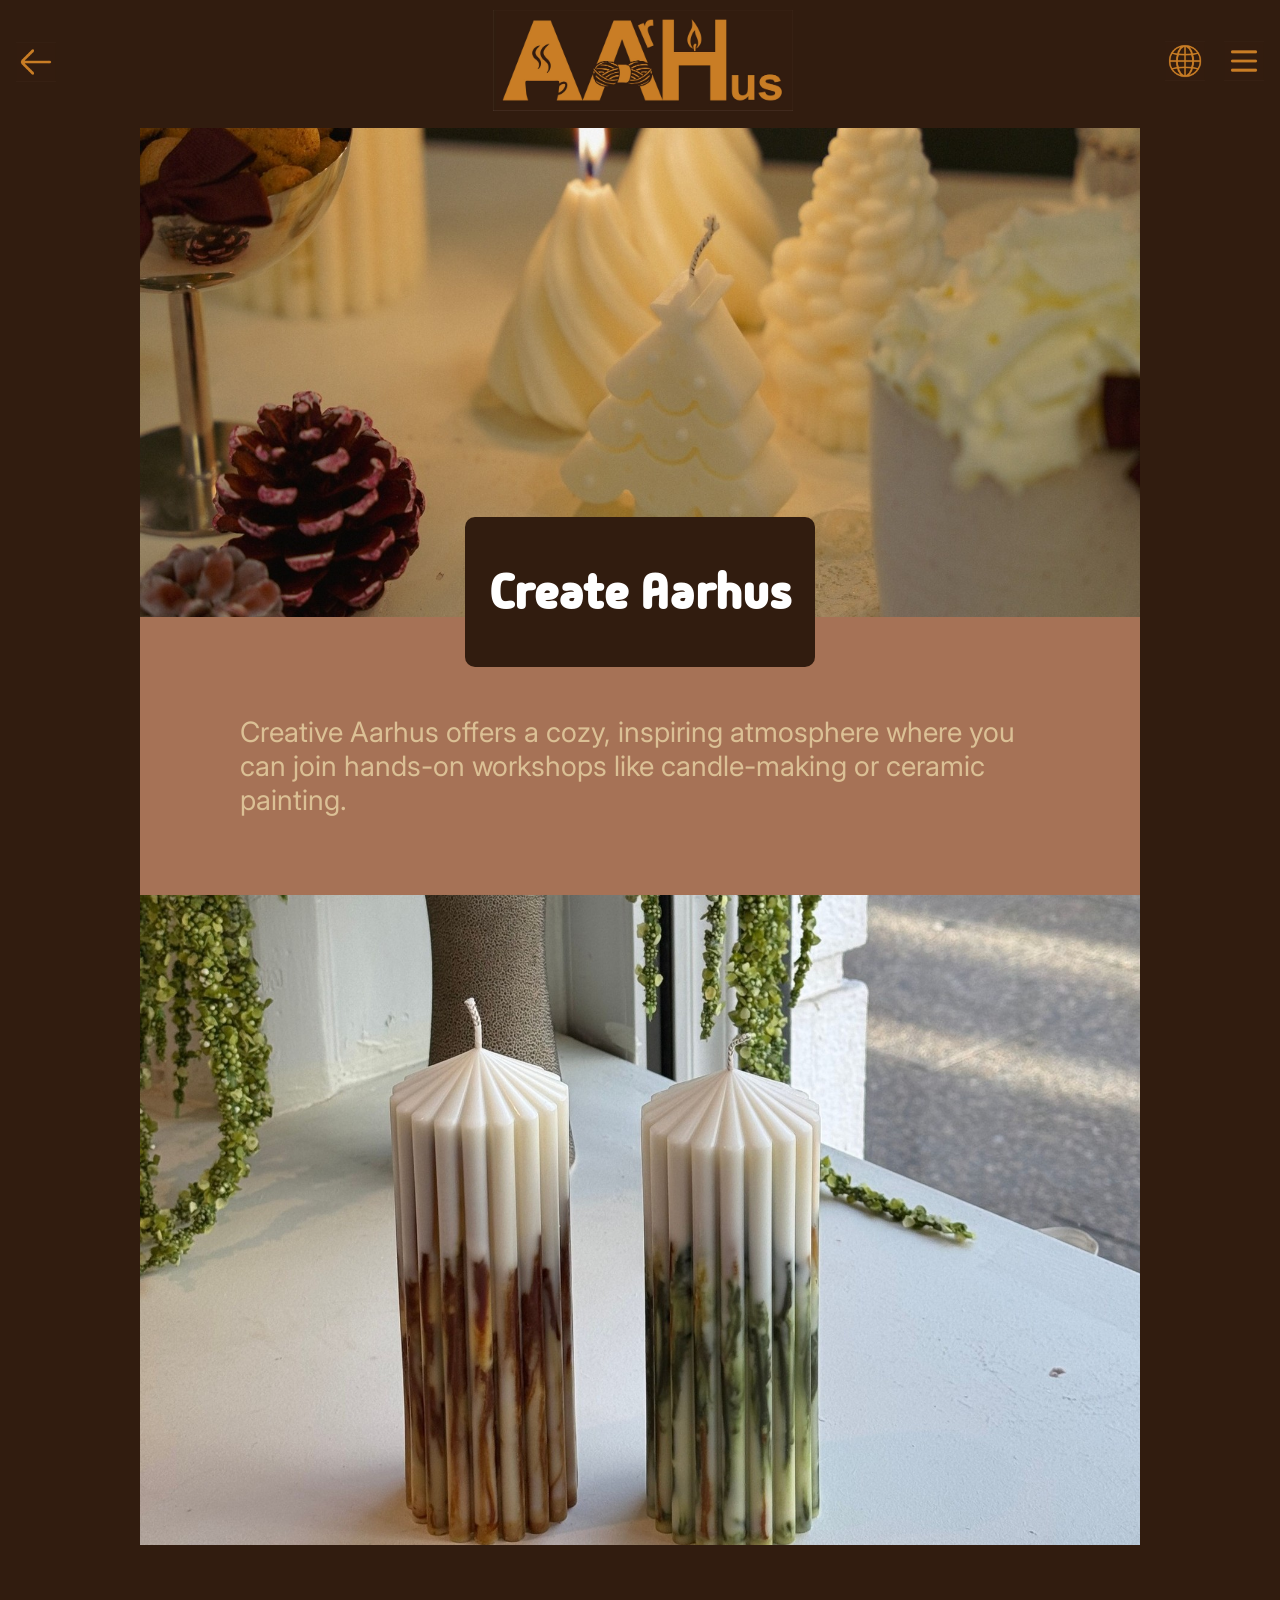
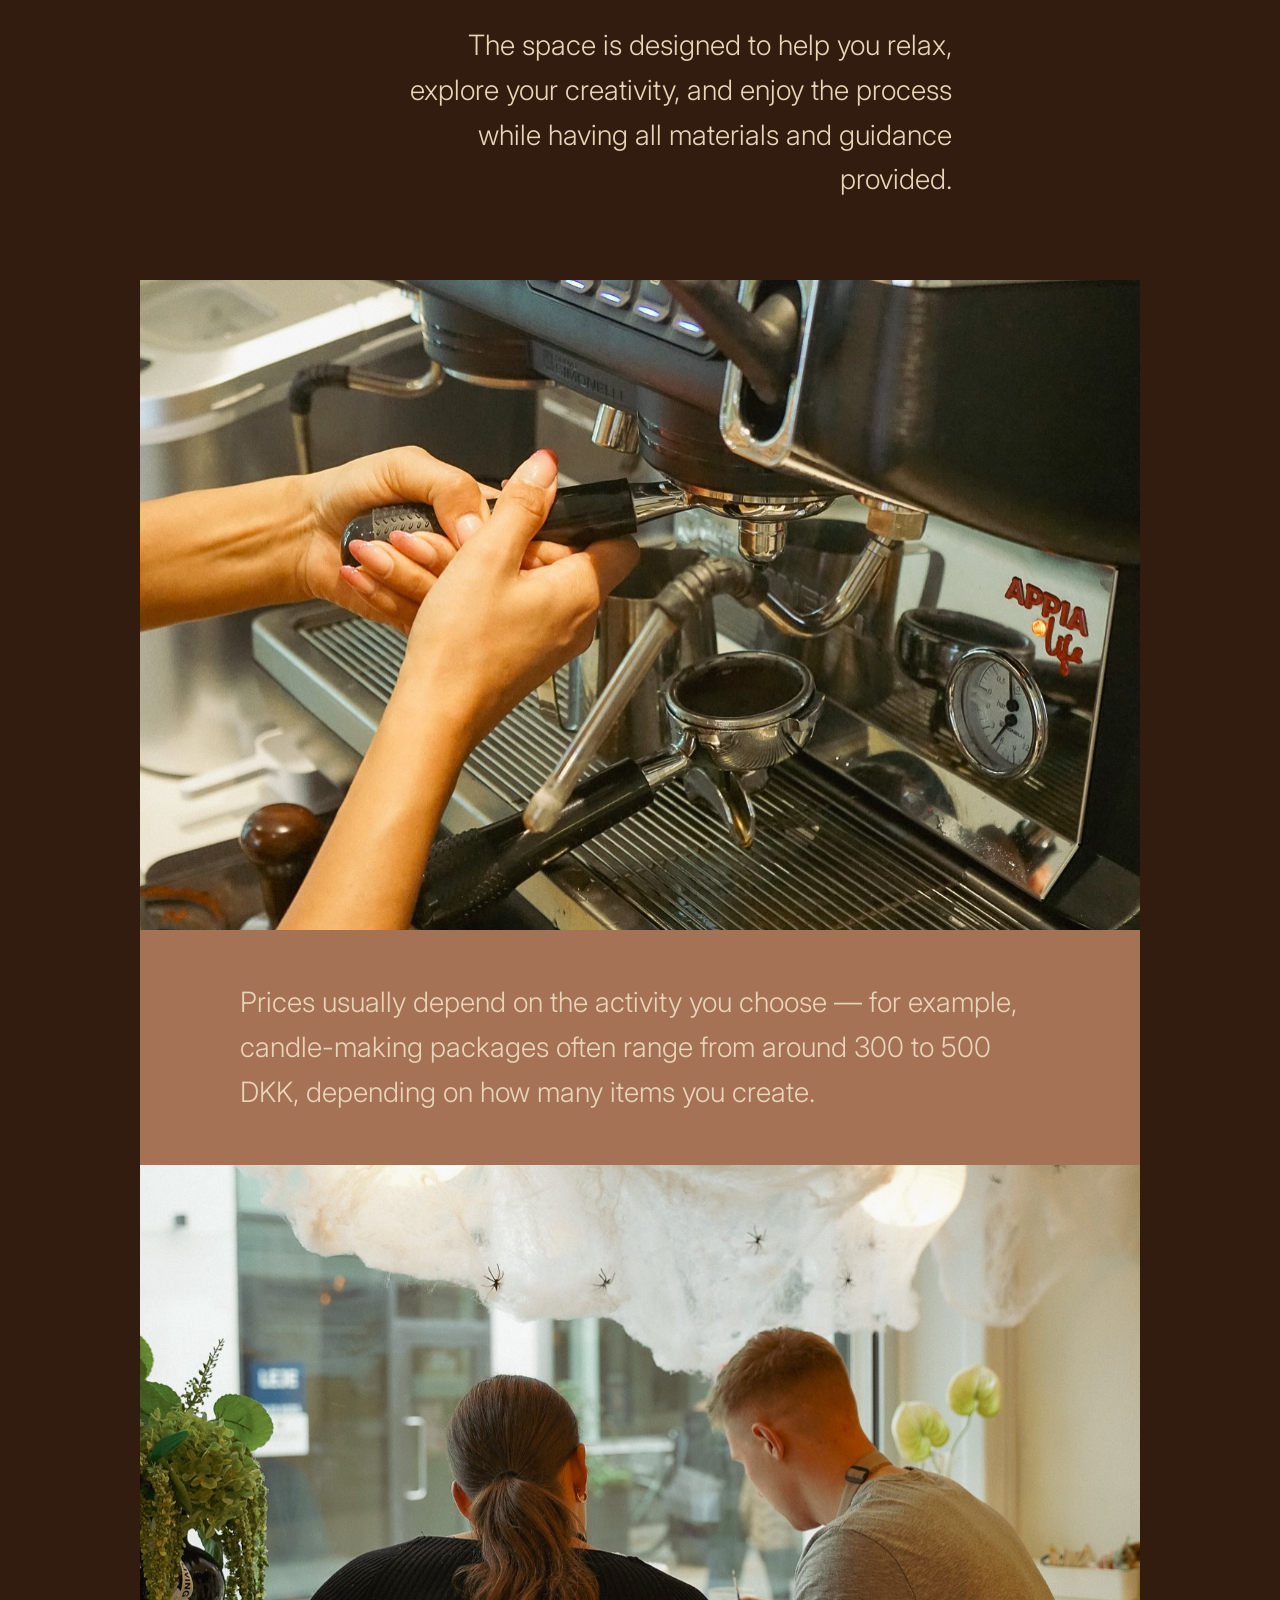
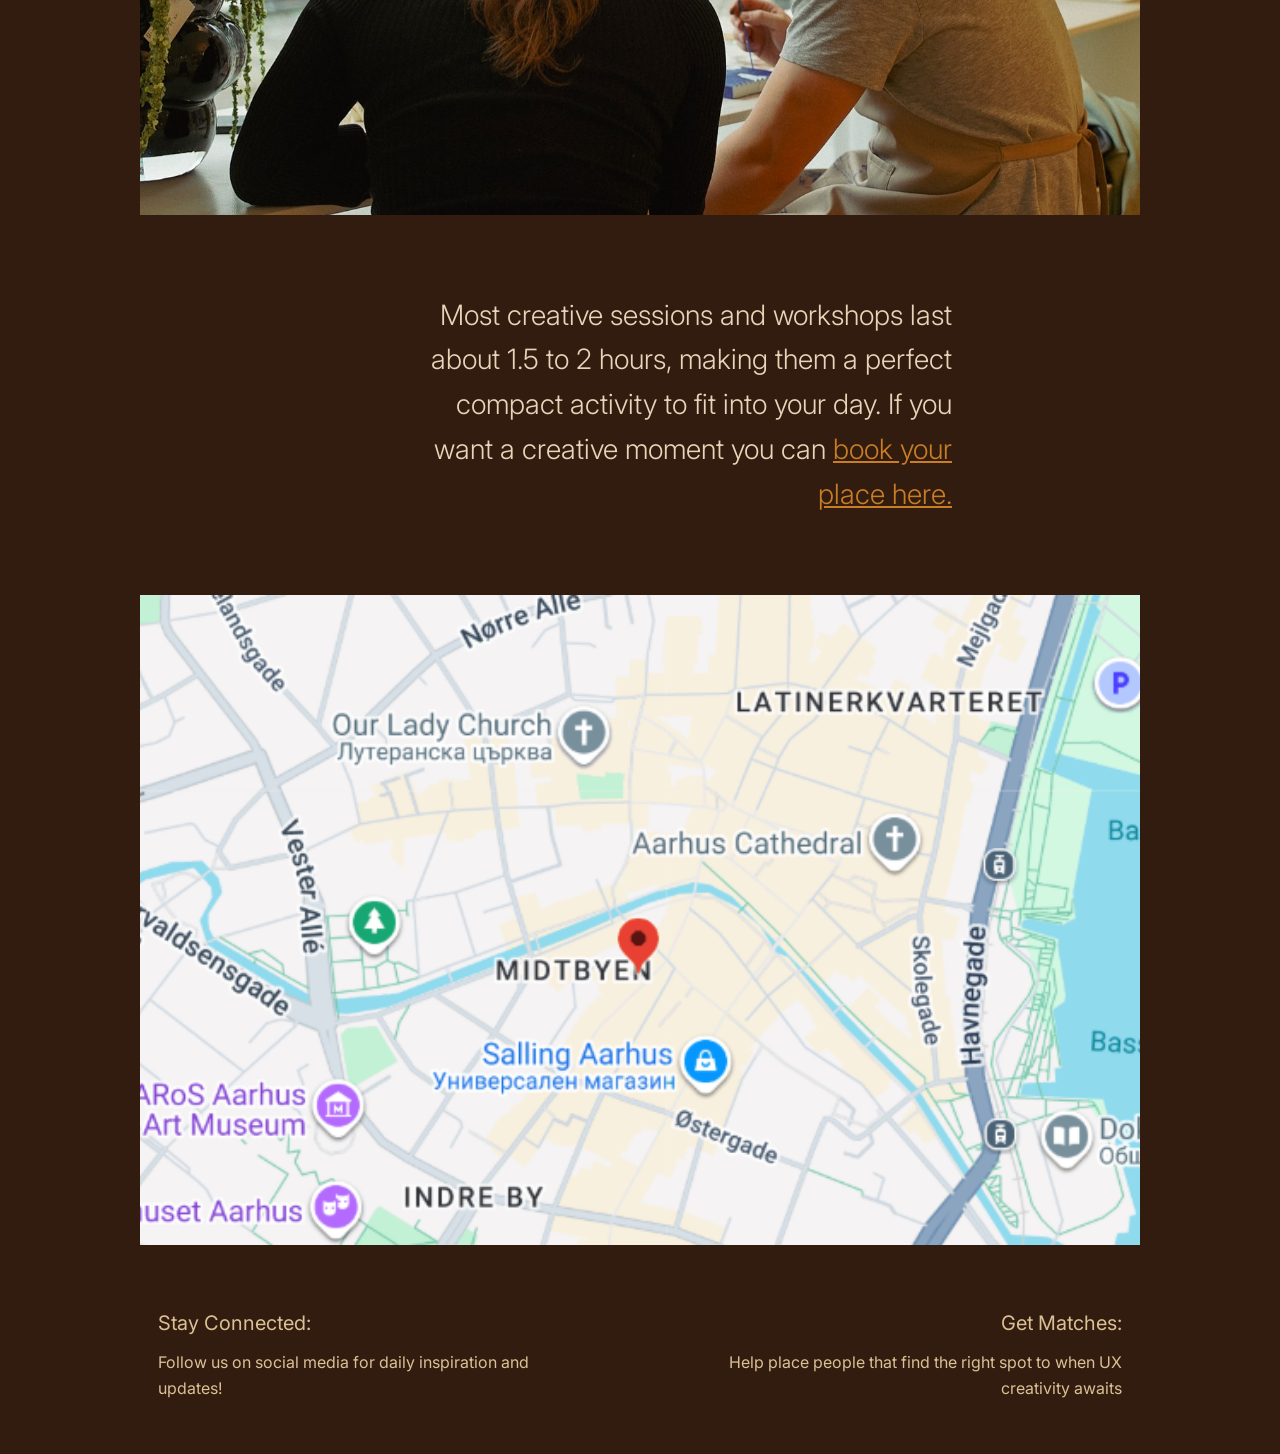
==== commit 6d42026f: "2" ====
--- a/CreateAarhus.html
+++ b/CreateAarhus.html
@@ -36,7 +36,7 @@
                 <a href="CreateAarhus.html">Create Aarhus</a>
                 <a href="Domen's.html">Domen's Coffee</a>
                 <a href="CreatingMemories.html">Create Moments</a>
-                <a href="contact.html">Quiz</a>
+                <a href="Quiz.html">Quiz</a>
             </nav>
         </div>
 
--- a/Places.css
+++ b/Places.css
@@ -37,7 +37,7 @@
 }
 
 .logo {
-    margin-left: 70px;
+    margin-left: 65px;
     width: 300px;
     height: auto;
     background: none;
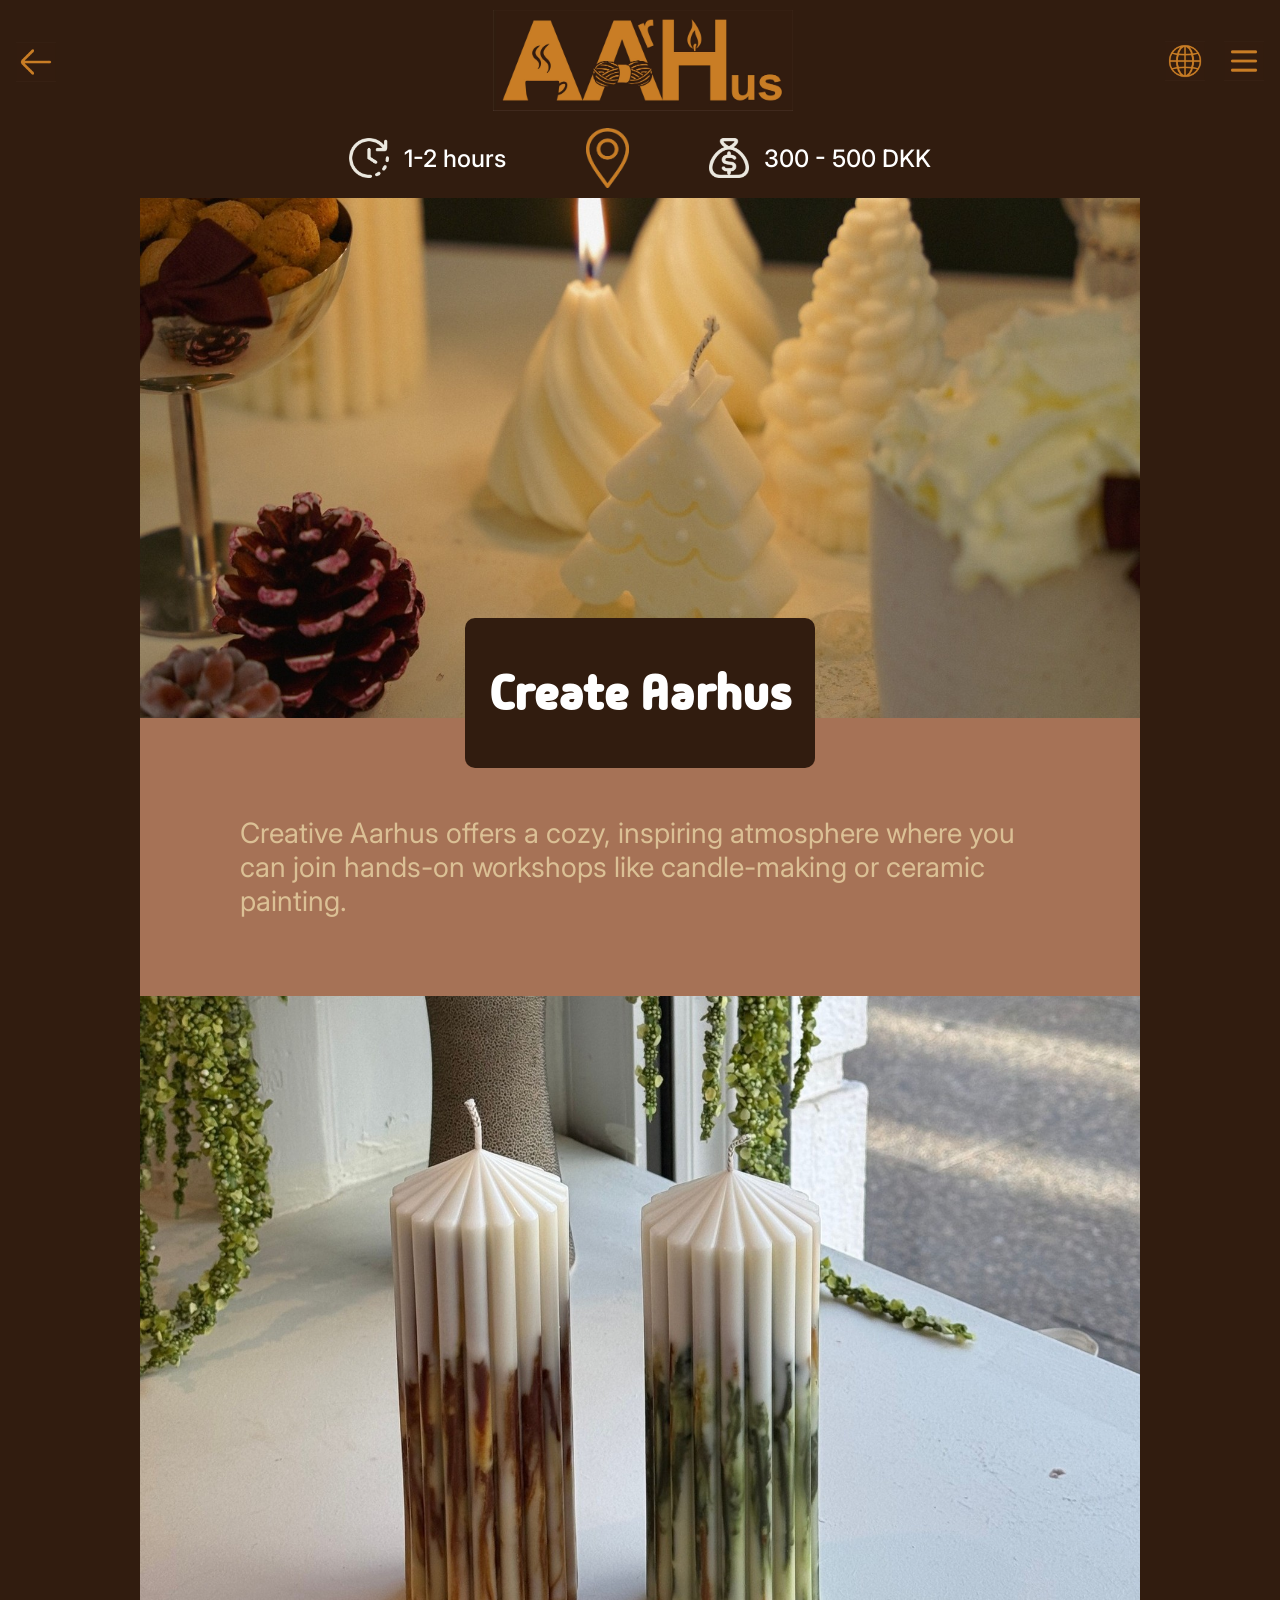
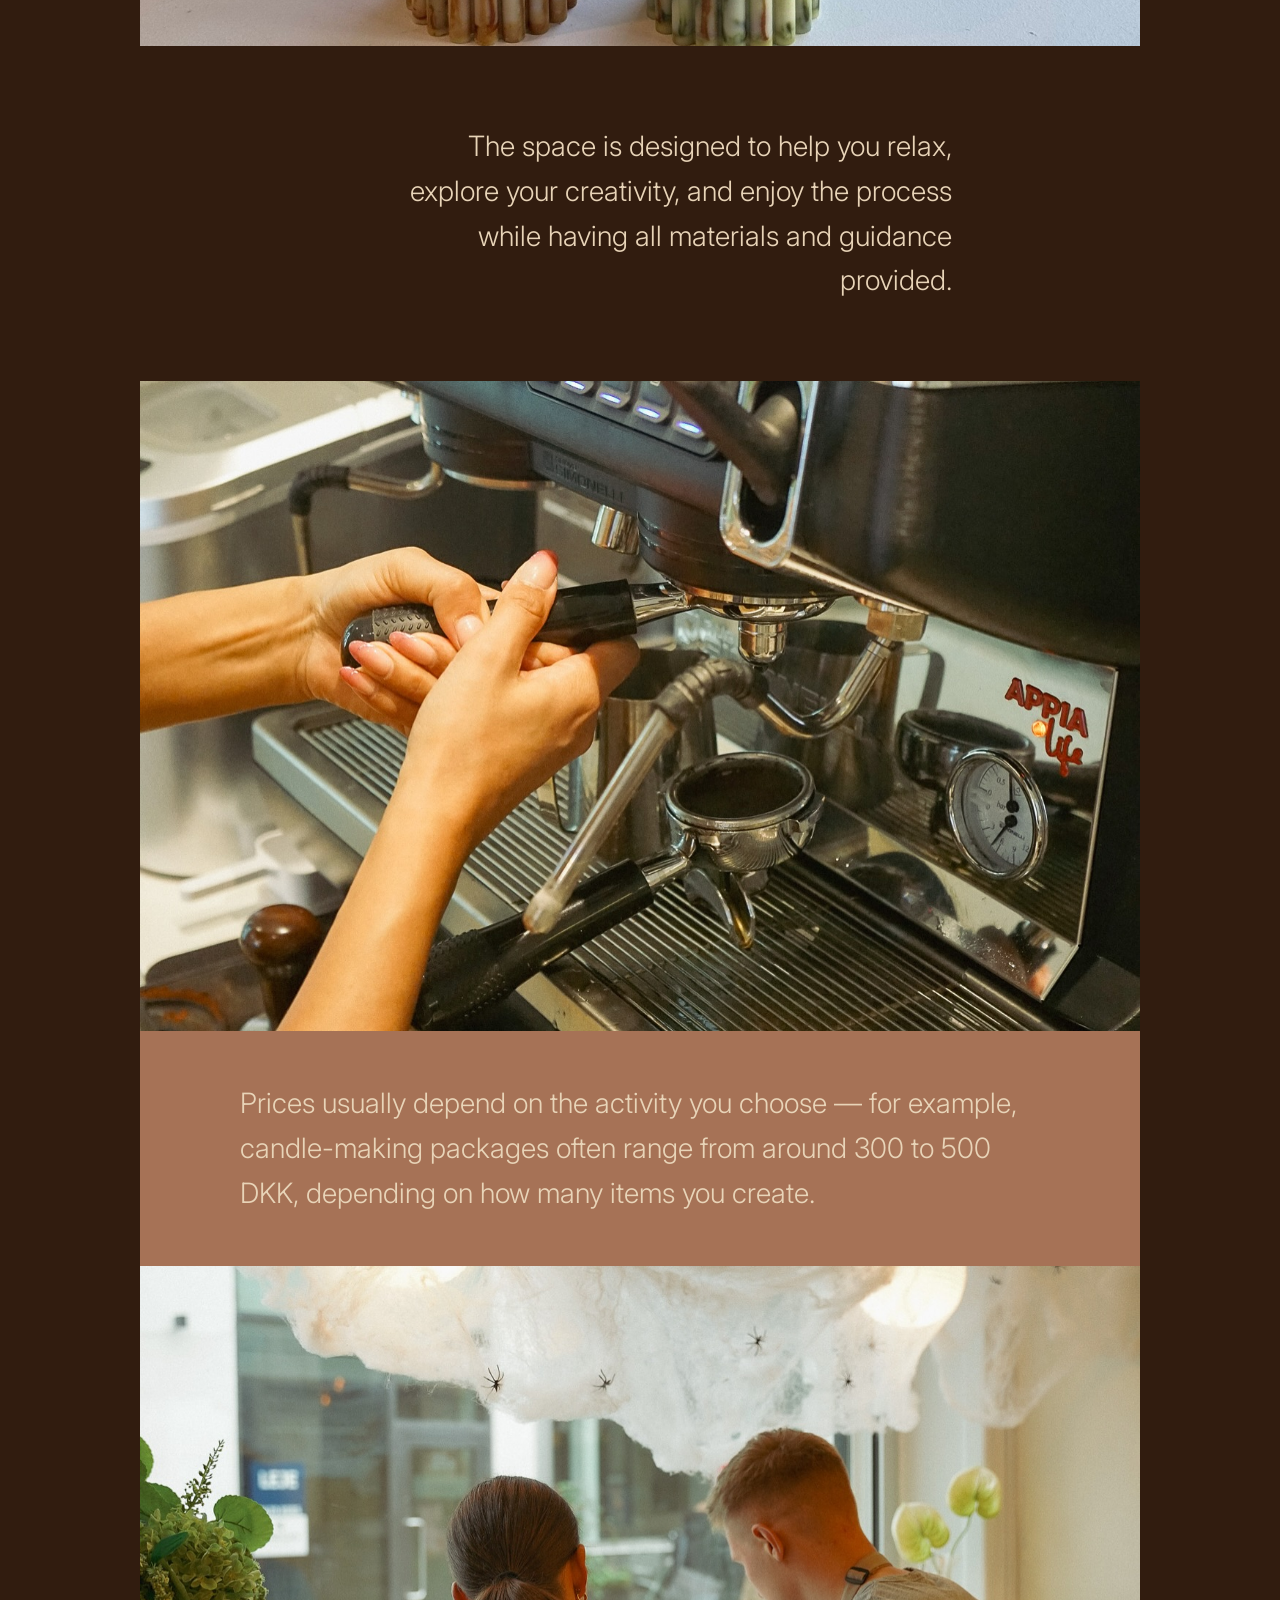
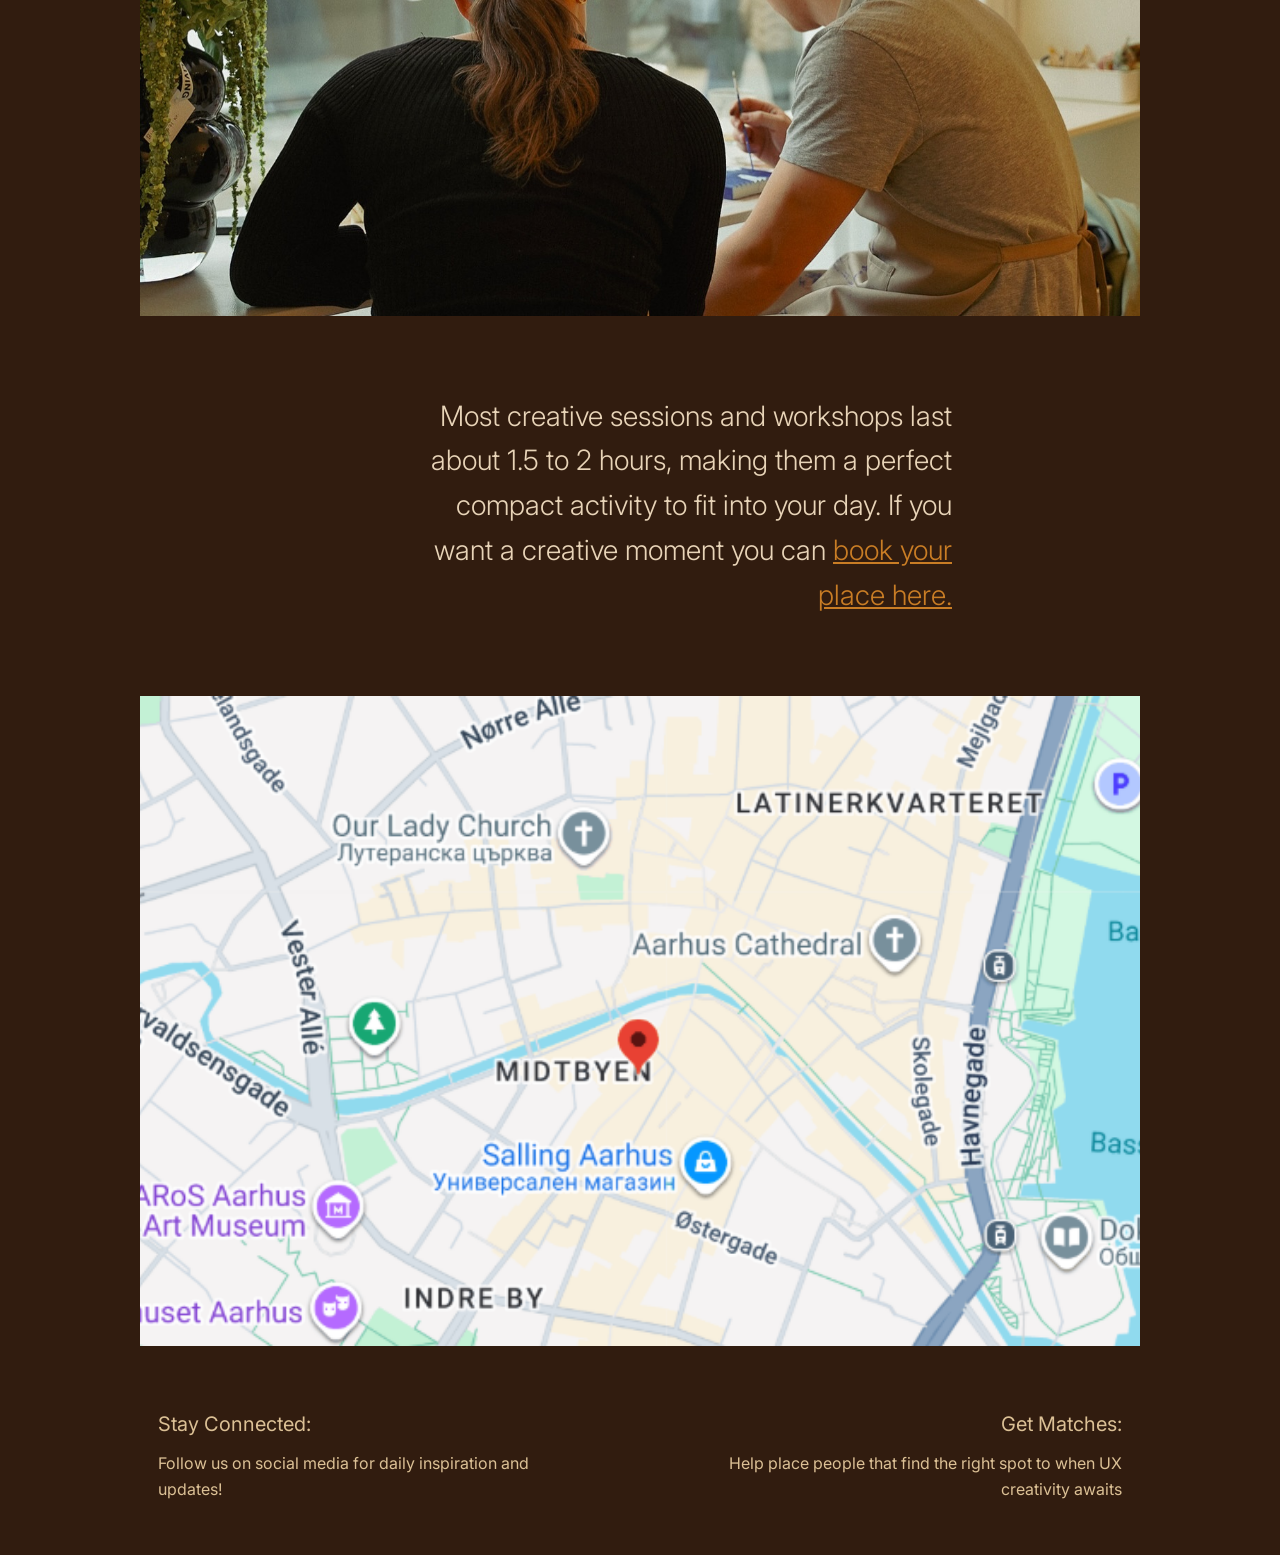
==== commit 08099aca: "10" ====
--- a/CreateAarhus.html
+++ b/CreateAarhus.html
@@ -15,7 +15,7 @@
         <button class="back-btn" onclick="window.location.href='index.html';">
             <img src="Pictures/Back Btn.jpg" alt="Back">
         </button>
-        <a href="index.html">
+        <a href="#map">
             <img src="Pictures/Logo.jpg" alt="Logo" class="logo">
         </a>
         <div class="nav-right">
@@ -45,18 +45,18 @@
     <!-- Info Banner Section -->
     <section class="info-banner">
         <div class="info-container">
-            <div class="info-item">
-                <img src="Pictures/Clock.png" alt="Clock" class="info-icon">
-                <span>1-2 hours</span>
-            </div>
-            <div class="info-item">
-                <img src="Pictures/loc.png" alt="Location" class="info-icon">
-            </div>
-            <div class="info-item">
-                <img src="Pictures/Cost.png" alt="Price" class="info-icon">
-                <span>300 - 500 DKK</span>
-            </div>
-        </div>
+    <div class="info-item">
+        <img src="Pictures/Clock.png" alt="Clock" class="info-icon">
+        <span>1-2 hours</span>
+    </div>
+    <a href="#map" class="info-item">
+        <img src="Pictures/loc.png" alt="Location" class="info-icon">
+    </a>
+    <div class="info-item">
+        <img src="Pictures/Cost.png" alt="Price" class="info-icon">
+        <span>300 - 500 DKK</span>
+    </div>
+</div>
     </section>
 
 <!-- Image Section 1 -->
@@ -99,12 +99,12 @@
 
 <!-- Right Text 2 -->
 <section class="quote-section">
-    <p>Most creative sessions and workshops last about 1.5 to 2 hours, making them a perfect compact activity to fit into your day. If you want a creative moment you can <a href="https://reservation.umai.io/da/widget/candle-studio?_gl=1*1pk25ti*_ga*MzA5OTM4MjI3LjE3NjUyNzg0NzY.*_ga_D17J4DGEZP*czE3NjUyODA4NzQkbzIkZzEkdDE3NjUyODEwNDEkajMxJGwwJGgw">
+    <p>Most creative sessions and workshops last about 1.5 to 2 hours, making them a perfect compact activity to fit into your day. If you want a creative moment you can <a href="https://reservation.umai.io/da/widget/candle-studio?_gl=1*1pk25ti*_ga*MzA5OTM4MjI3LjE3NjUyNzg0NzY.*_ga_D17J4DGEZP*czE3NjUyODA4NzQkbzIkZzEkdDE3NjUyODEwNDEkajMxJGwwJGgw" target="_blank">
         book your place here.</a></p>
 </section>
 
 <!-- Map  -->
-<section class="content-image-section">
+<section id="map" class="content-image-section">
     <a href="https://www.google.com/maps/place/Frederiksgade+24,+8000+Aarhus/@56.155648,10.203156,17z/data=!3m1!4b1!4m6!3m5!1s0x464c3f93dd8423d5:0xea33bdad2637ea0c!8m2!3d56.155645!4d10.2057309!16s%2Fg%2F11rg5yybf0?entry=tts&g_ep=EgoyMDI1MTIwNy4wIPu8ASoASAFQAw%3D%3D&skid=fd1d3e82-8aca-4889-be97-84119e05b795" target="_blank">
     <img src="Pictures/CAmap.png" alt="Handmade candles" class="content-image">
     </a>
--- a/Places.css
+++ b/Places.css
@@ -1,3 +1,7 @@
+html {
+    scroll-behavior: smooth;
+}
+
 /* Add padding to body to prevent content from hiding under fixed header */
 body {
     /* padding-top: 100px;  Adjust this value based on your header height */
@@ -49,7 +53,7 @@
     max-width: 1200px;
     margin: 0 auto;
     background-color: #311C0F;
-    padding: 19px 20px 10px 20px;
+    padding: 120px 20px 10px 20px;
 }
 
 .info-container {
@@ -301,4 +305,263 @@
 
 .footer-column:last-child {
     text-align: right;
-}+}
+/* Mobile Responsive - Screens under 900px */
+@media screen and (max-width: 900px) {
+    
+    /* Header adjustments */
+    header {
+        padding: 10px 20px;
+    }
+    
+    .logo {
+        width: 200px;
+        margin-left: 0;
+    }
+    
+    .back-btn img,
+    .globe-btn img,
+    .menu-btn img {
+        width: 35px;
+        height: 35px;
+    }
+    
+    /* Info Banner - KEEP IN ONE LINE */
+    .info-banner {
+        padding: 70px 5px 0px 5px;
+        overflow-x: auto; /* Allow horizontal scroll if needed */
+    }
+    
+    .info-container {
+        gap: 40px;
+        flex-wrap: nowrap; /* Keep items in one line */
+        justify-content: center;
+        min-width: fit-content; /* Ensure all items are visible */
+    }
+    
+    .info-item {
+        width: auto;
+        font-size: 18px;
+        gap: 10px;
+        flex-shrink: 0; /* Prevent items from shrinking */
+    }
+    
+    .info-icon {
+        width: 30px;
+        height: 30px;
+    }
+    
+    .info-item:nth-child(2) .info-icon {
+        height: 45px;
+        width: auto;
+    }
+    
+    /* Place Hero Section */
+    .place-hero {
+        height: 350px;
+        max-width: 100%;
+    }
+    
+    .place-title {
+        width: 280px;
+        height: 120px;
+        bottom: -40px;
+    }
+    
+    .place-title h2 {
+        font-size: 36px;
+    }
+    
+    /* Description Sections */
+    .description-section-with-square {
+        padding: 100px 30px 30px 30px;
+        max-width: 100%;
+        margin-top: -40px;
+    }
+    
+    .description-section {
+        padding: 30px;
+        max-width: 100%;
+    }
+    
+    .description-section p {
+        font-size: 24px;
+        line-height: 1.5;
+    }
+    
+    /* Content Image Section */
+    .content-image-section {
+        height: 400px;
+        max-width: 100%;
+    }
+    
+    /* Quote Section - KEEP RIGHT ALIGNED */
+    .quote-section {
+        padding: 30px 50px 30px 30px;
+        text-align: right; /* Keep text right-aligned */
+        max-width: 100%;
+    }
+    
+    .quote-section p {
+        font-size: 24px;
+        margin-left: auto; /* Keep pushing to the right */
+    }
+    
+    /* Menu Overlay */
+    .menu-overlay {
+        width: 280px;
+    }
+    
+    .menu-content {
+        padding: 60px 30px;
+        gap: 20px;
+    }
+    
+    .menu-content a {
+        font-size: 24px;
+    }
+    
+    /* Footer */
+    footer {
+        flex-direction: column;
+        padding: 30px 20px;
+        gap: 30px;
+    }
+    
+    .footer-column:last-child {
+        text-align: left;
+    }
+    
+    .footer-column h4 {
+        font-size: 18px;
+    }
+    
+    .footer-column p {
+        font-size: 14px;
+    }
+}
+
+/* Extra small screens - under 600px */
+@media screen and (max-width: 600px) {
+    
+    body {
+        font-size: 22px;
+    }
+    
+    .logo {
+        width: 150px;
+    }
+    
+    .back-btn img,
+    .globe-btn img,
+    .menu-btn img {
+        width: 30px;
+        height: 30px;
+    }
+    
+    /* Info Container - STAY IN ONE LINE */
+    .info-banner {
+        padding: 70px 5px 0px 5px;
+    }
+    
+    .info-container {
+        gap: 25px;
+        flex-wrap: nowrap; /* Keep in one line */
+    }
+    
+    .info-item {
+        font-size: 16px;
+        gap: 8px;
+    }
+    
+    .info-icon {
+        width: 28px;
+        height: 28px;
+    }
+    
+    .info-item:nth-child(2) .info-icon {
+        height: 40px;
+    }
+    
+    .place-hero {
+        height: 250px;
+    }
+    
+    .place-title {
+        width: 220px;
+        height: 100px;
+        bottom: -30px;
+    }
+    
+    .place-title h2 {
+        font-size: 28px;
+    }
+    
+    .description-section-with-square {
+        padding: 80px 20px 20px 20px;
+        margin-top: -30px;
+    }
+    
+    .description-section {
+        padding: 20px;
+    }
+    
+    .description-section p {
+        font-size: 20px;
+    }
+    
+    .content-image-section {
+        height: 300px;
+    }
+    
+    /* Quote Section - KEEP RIGHT ALIGNED */
+    .quote-section {
+        padding: 20px 30px 20px 20px;
+        text-align: right; /* Keep right-aligned */
+    }
+    
+    .quote-section p {
+        font-size: 20px;
+        margin-left: auto; /* Keep pushing to the right */
+    }
+    
+    .menu-overlay {
+        width: 100%;
+    }
+    
+    .menu-content a {
+        font-size: 22px;
+    }
+footer {
+        flex-direction: row;
+        padding: 30px 20px;
+        gap: 30px;
+        justify-content: space-between;
+    }
+    
+    .footer-column {
+        flex: 1;
+        margin-bottom: 0;
+    }
+    
+    /* Keep right column right-aligned on mobile */
+    .footer-column:last-child {
+        text-align: right;
+    }
+    
+    .footer-column h4 {
+        font-size: 14px;
+        margin-bottom: 6px;
+    }
+    
+    .footer-column p {
+        font-size: 12px;
+        line-height: 1.3;
+        margin: 3px 0;
+    }
+    
+    .footer-column a {
+        font-size: 12px;
+        margin: 6px 0;
+    }
+}
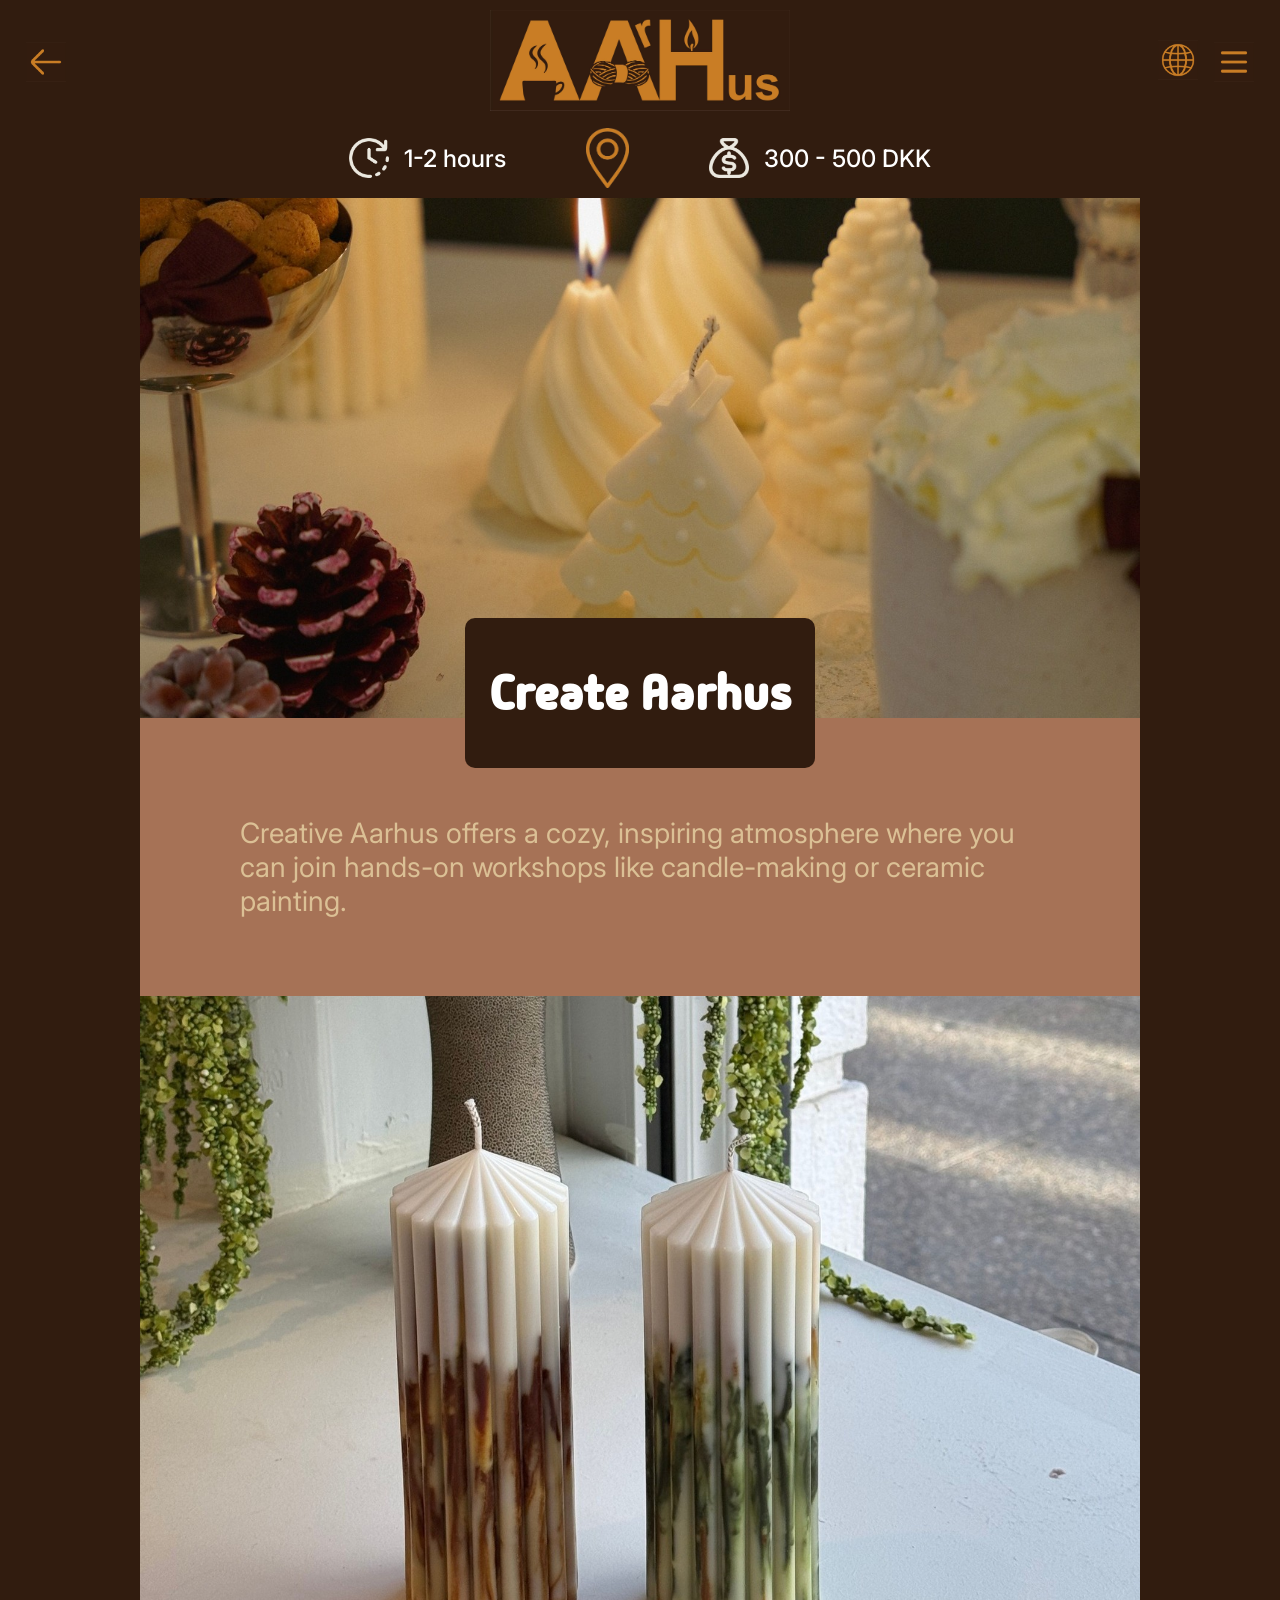
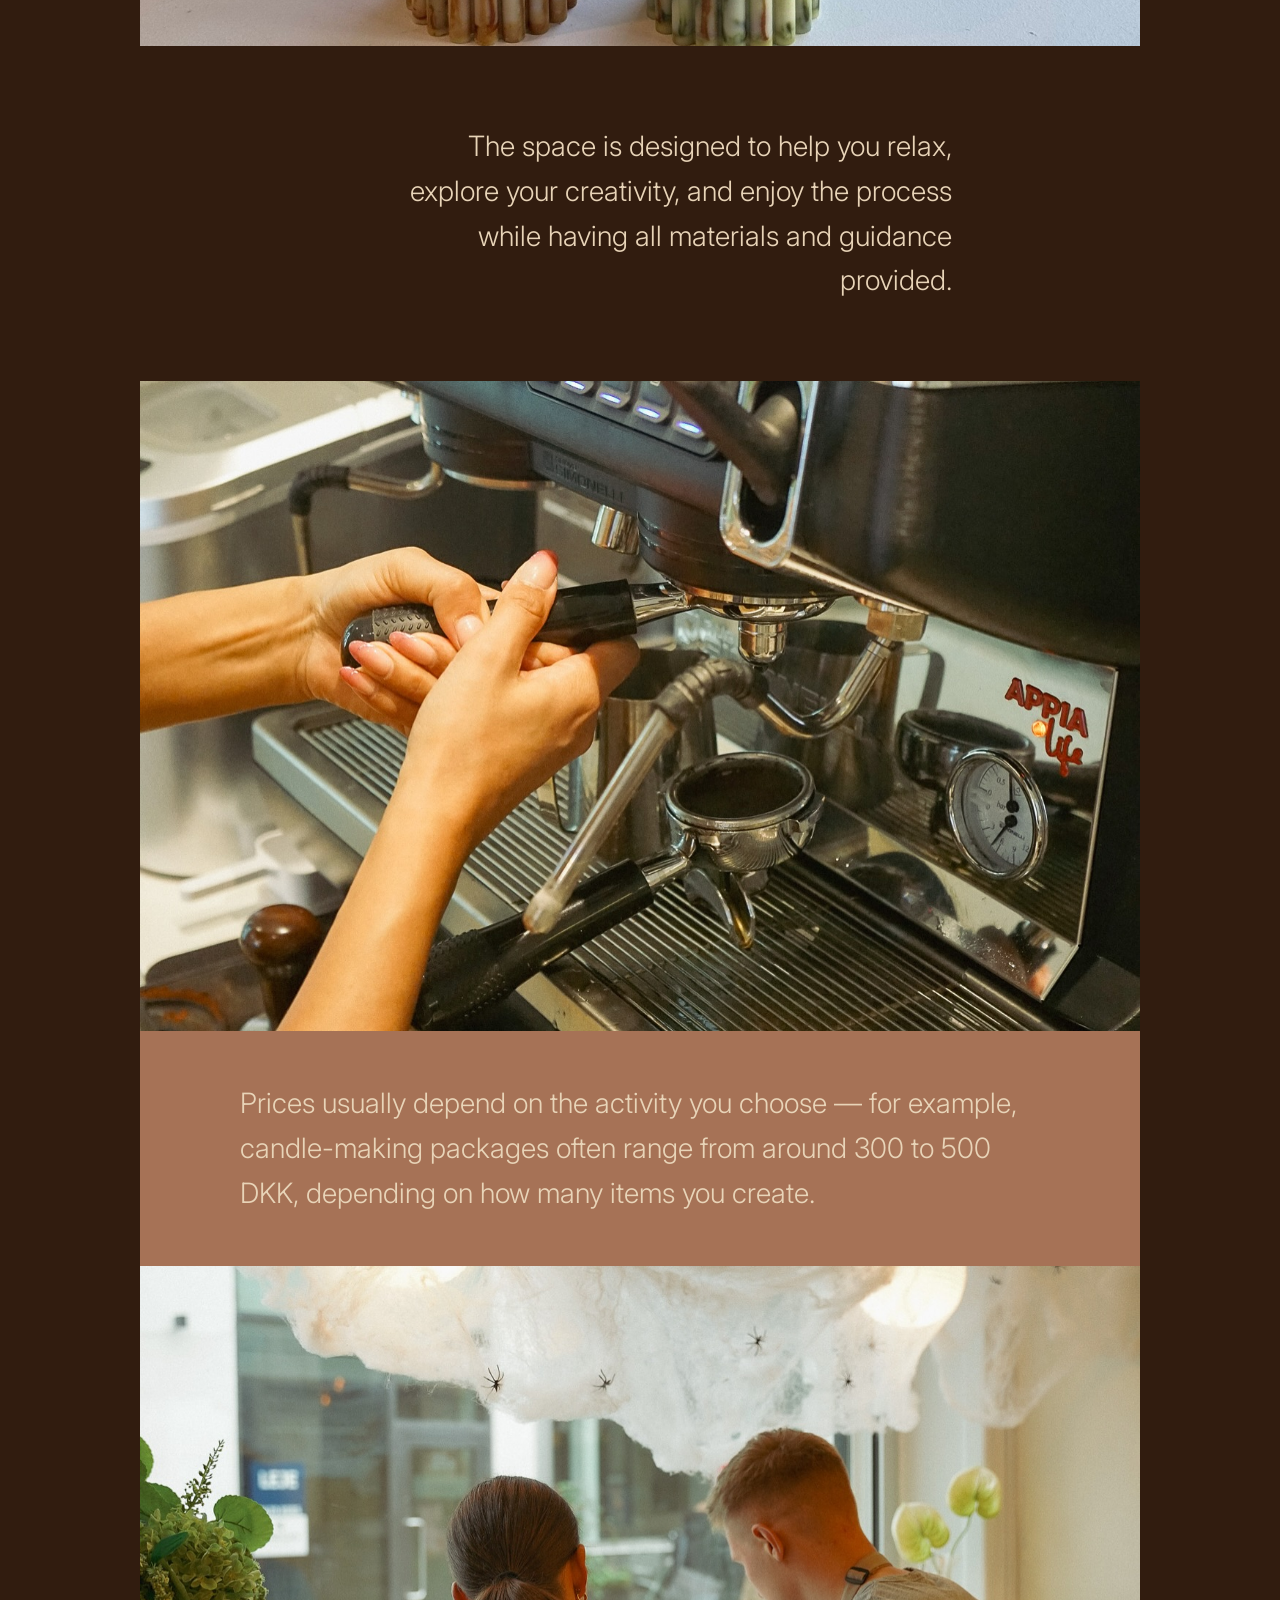
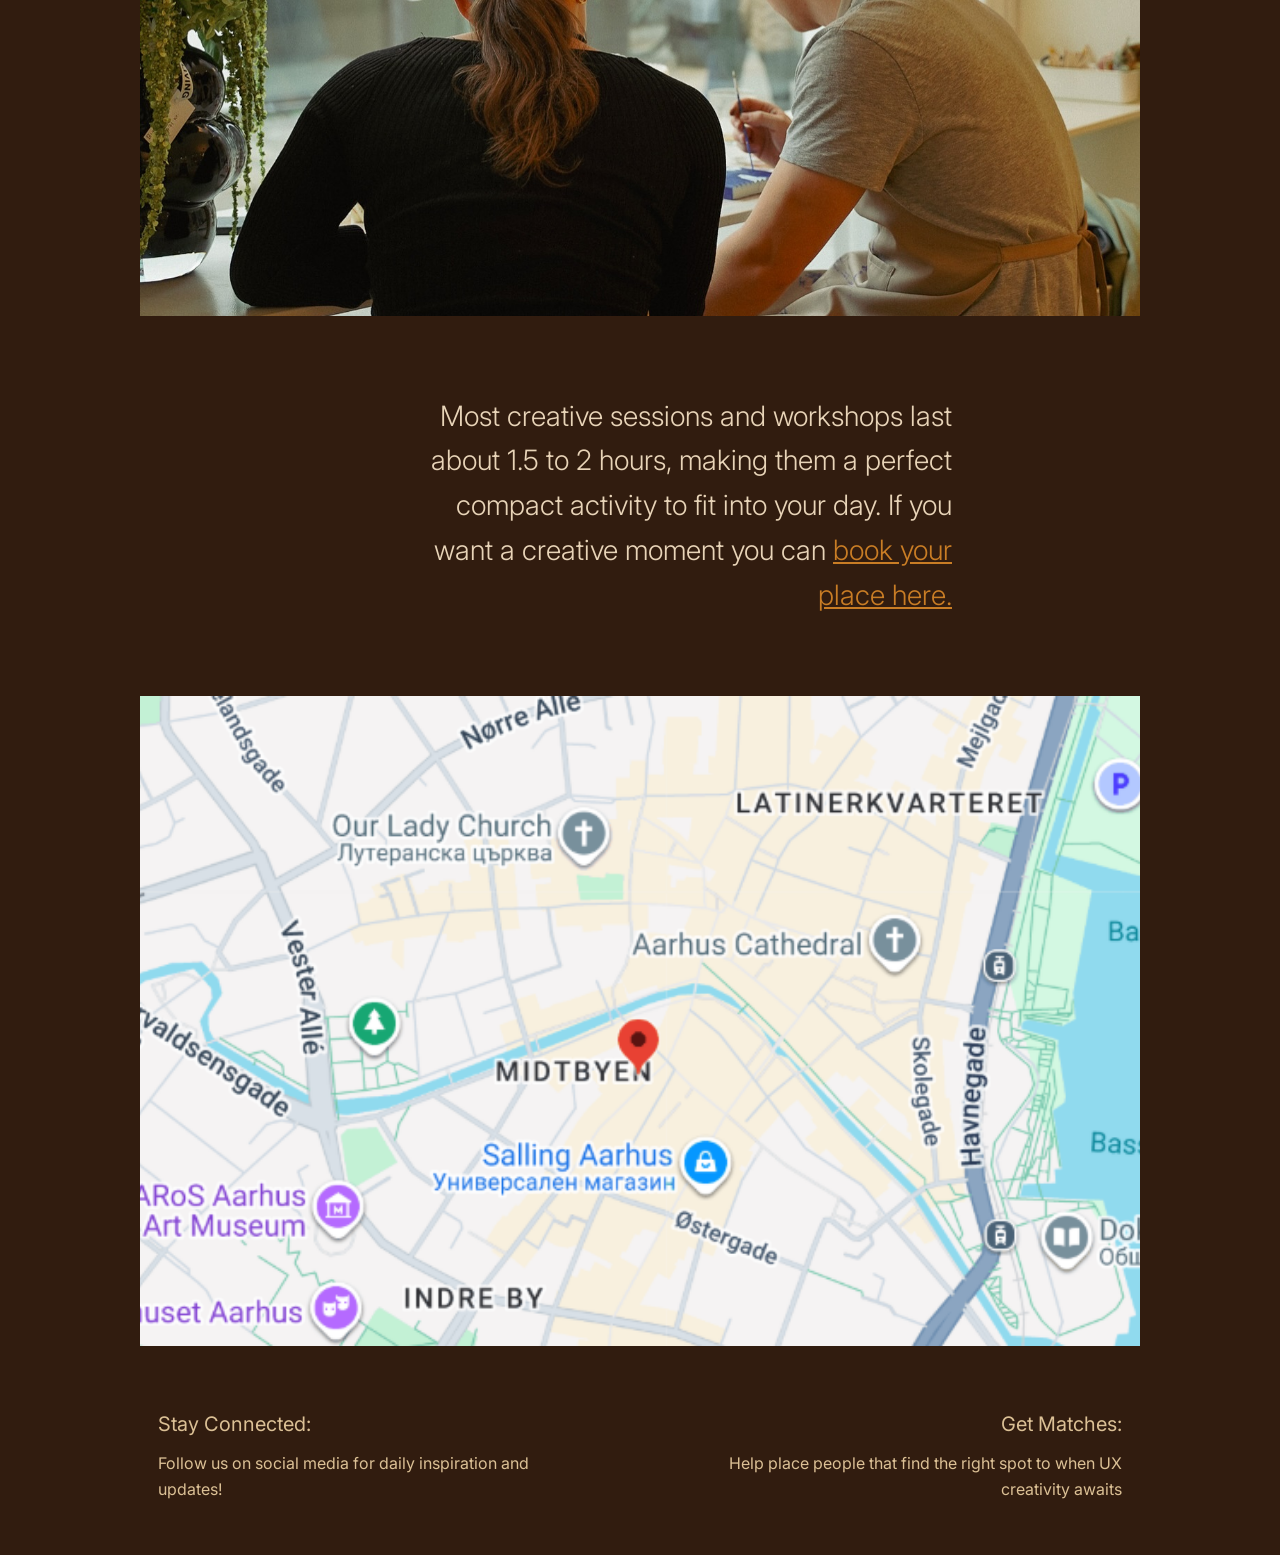
==== commit 3570fc89: "14" ====
--- a/CreateAarhus.html
+++ b/CreateAarhus.html
@@ -12,16 +12,20 @@
 <body>
      <!-- Header Section -->
     <header>
+        <div class="nav-left">
         <button class="back-btn" onclick="window.location.href='index.html';">
             <img src="Pictures/Back Btn.jpg" alt="Back">
         </button>
-        <a href="#map">
+        </div>
+        
+        <a href="index.html">
             <img src="Pictures/Logo.jpg" alt="Logo" class="logo">
         </a>
+        
         <div class="nav-right">
-            <button class="globe-btn">
+            <a href="translatedCreateAarhus.html" class="globe-btn">
                 <img src="Pictures/Globe.jpg" alt="Language">
-            </button>
+            </a>
             <button class="menu-btn" onclick="toggleMenu()">
                 <img src="Pictures/Hamburger Menu.jpg" alt="Menu">
             </button>
--- a/Places.css
+++ b/Places.css
@@ -17,12 +17,28 @@
     top: 0;
     left: 0;
     right: 0;
-    display: flex;
-    justify-content: space-between;
+    display: grid;
+    grid-template-columns: 1fr auto 1fr;
     align-items: center;
-    padding: 10px;
+    padding: 10px 20px;
     background-color: #311C0F;
     z-index: 100;
+}
+
+.nav-left {
+    display: flex;
+    gap: 10px;
+    justify-content: flex-start;
+}
+
+.nav-right {
+    display: flex;
+    gap: 10px;
+    justify-content: flex-end;
+}
+
+.globe-btn{
+    text-decoration: none; /* Removes underline */
 }
 
 .back-btn,
@@ -41,11 +57,9 @@
 }
 
 .logo {
-    margin-left: 65px;
     width: 300px;
     height: auto;
-    background: none;
-    border: none;
+    margin: 0; /* Remove the margin-left: 65px */
 }
 
 /* Info Banner Section */
@@ -391,7 +405,7 @@
     
     /* Content Image Section */
     .content-image-section {
-        height: 400px;
+        height: 500px;
         max-width: 100%;
     }
     
@@ -439,6 +453,10 @@
     .footer-column p {
         font-size: 14px;
     }
+    
+    .logo{
+        display: none;
+    }
 }
 
 /* Extra small screens - under 600px */
@@ -461,7 +479,7 @@
     
     /* Info Container - STAY IN ONE LINE */
     .info-banner {
-        padding: 70px 5px 0px 5px;
+        padding: 50px 5px 0px 5px;
     }
     
     .info-container {
@@ -511,7 +529,7 @@
     }
     
     .content-image-section {
-        height: 300px;
+        height: 400px;
     }
     
     /* Quote Section - KEEP RIGHT ALIGNED */
@@ -564,4 +582,8 @@
         font-size: 12px;
         margin: 6px 0;
     }
-}
+
+    .logo{
+        display: none;
+    }
+}
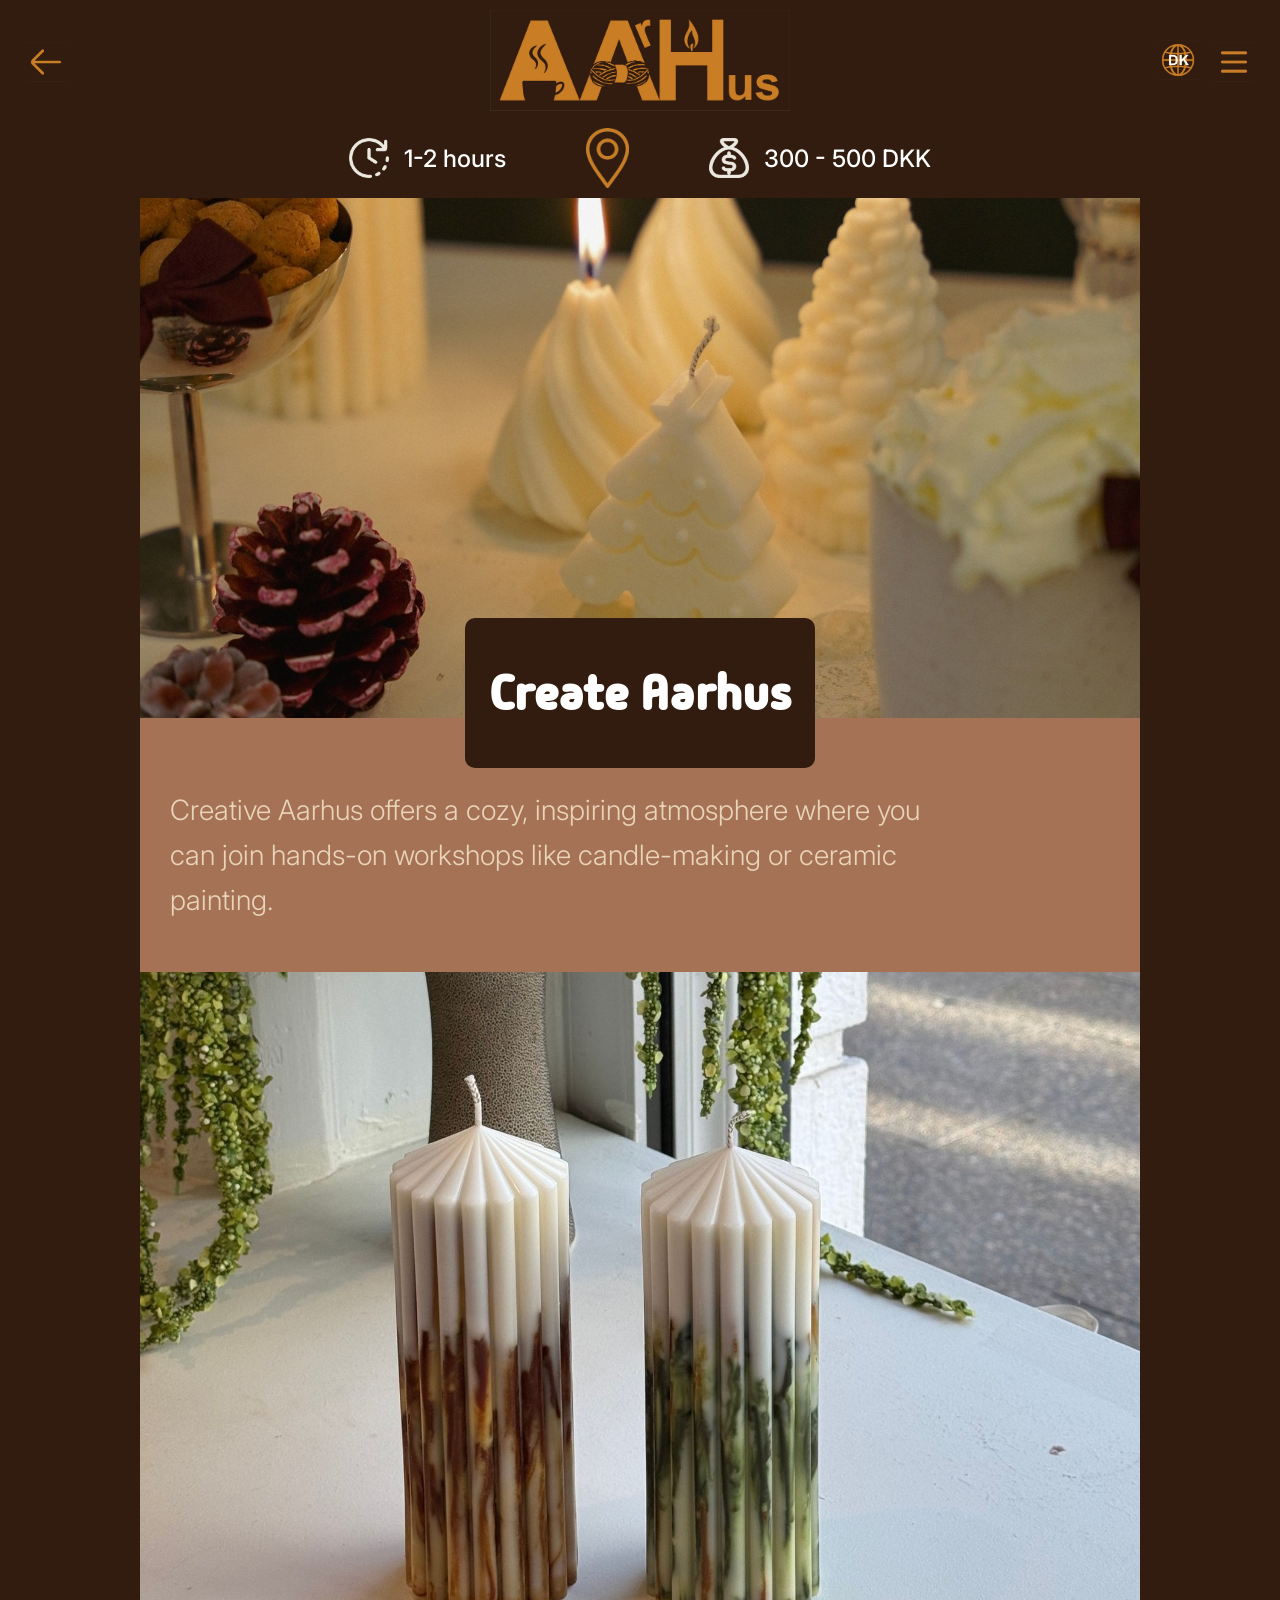
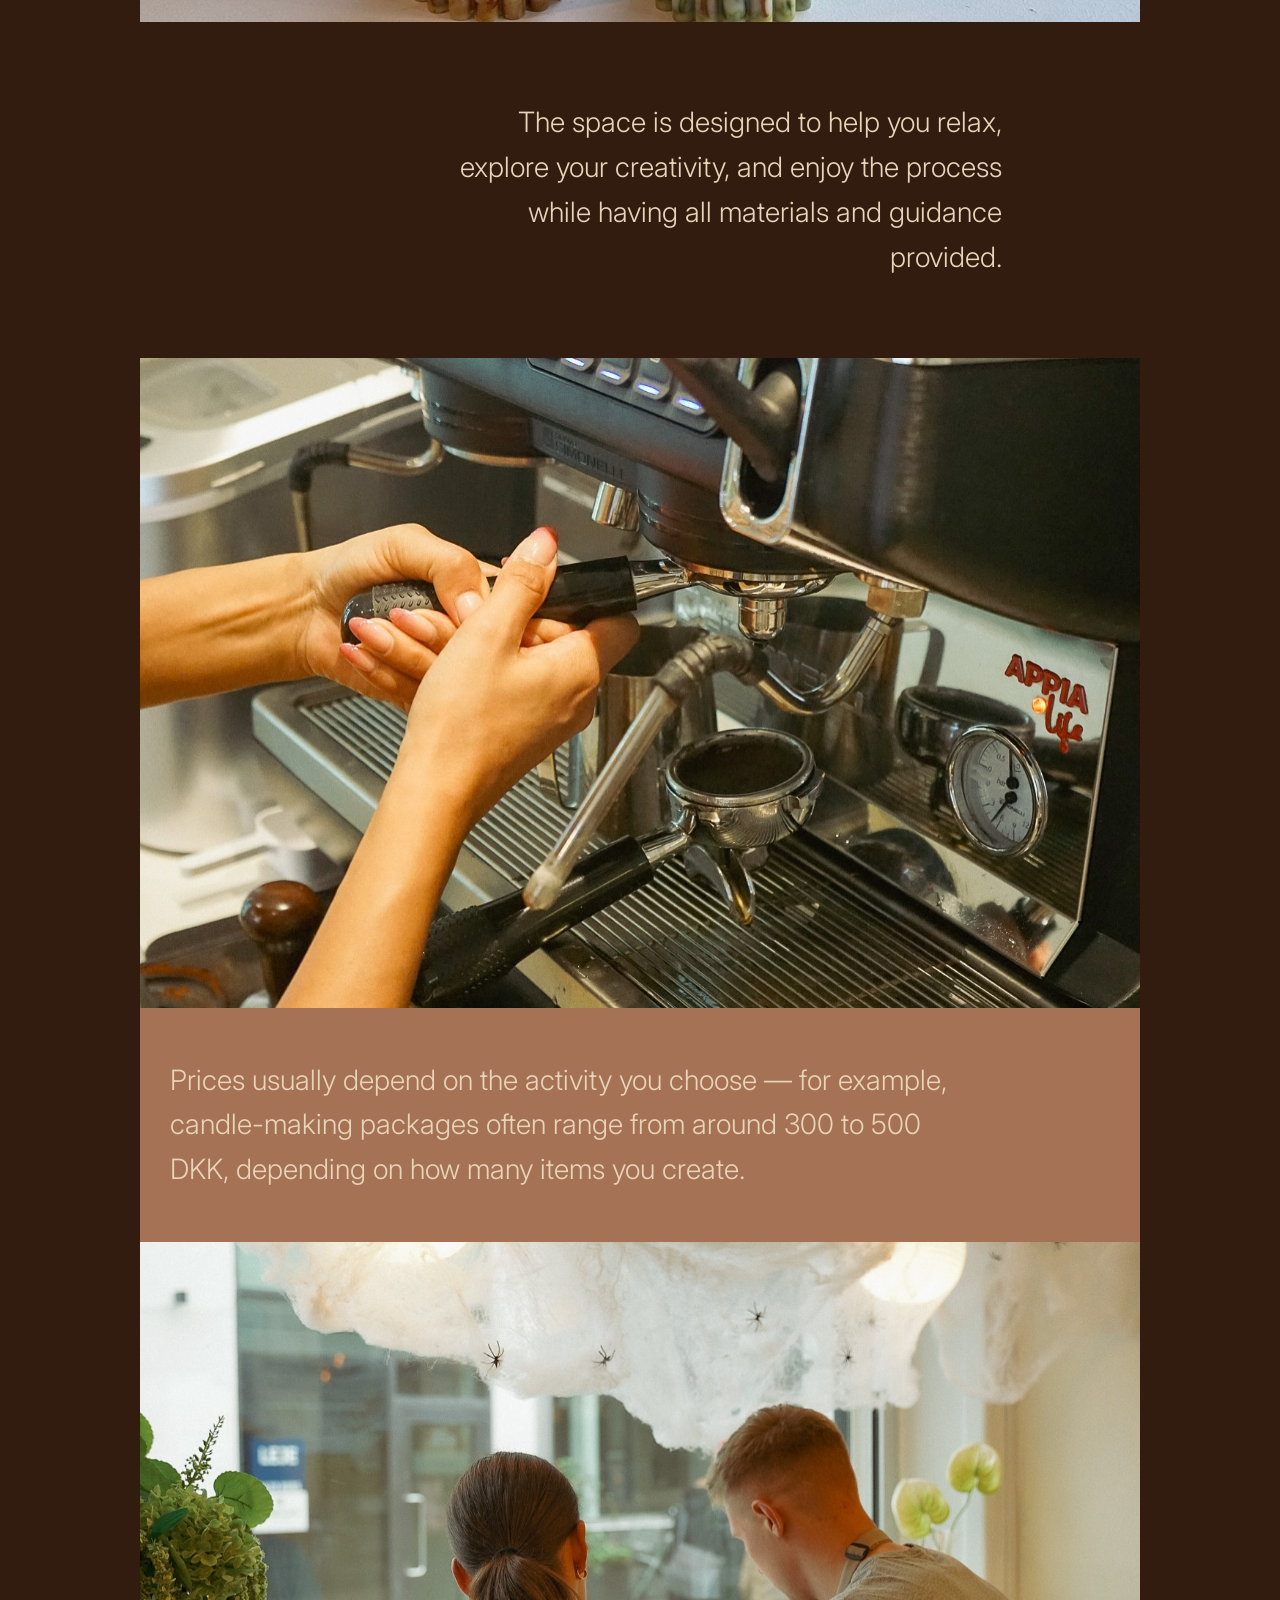
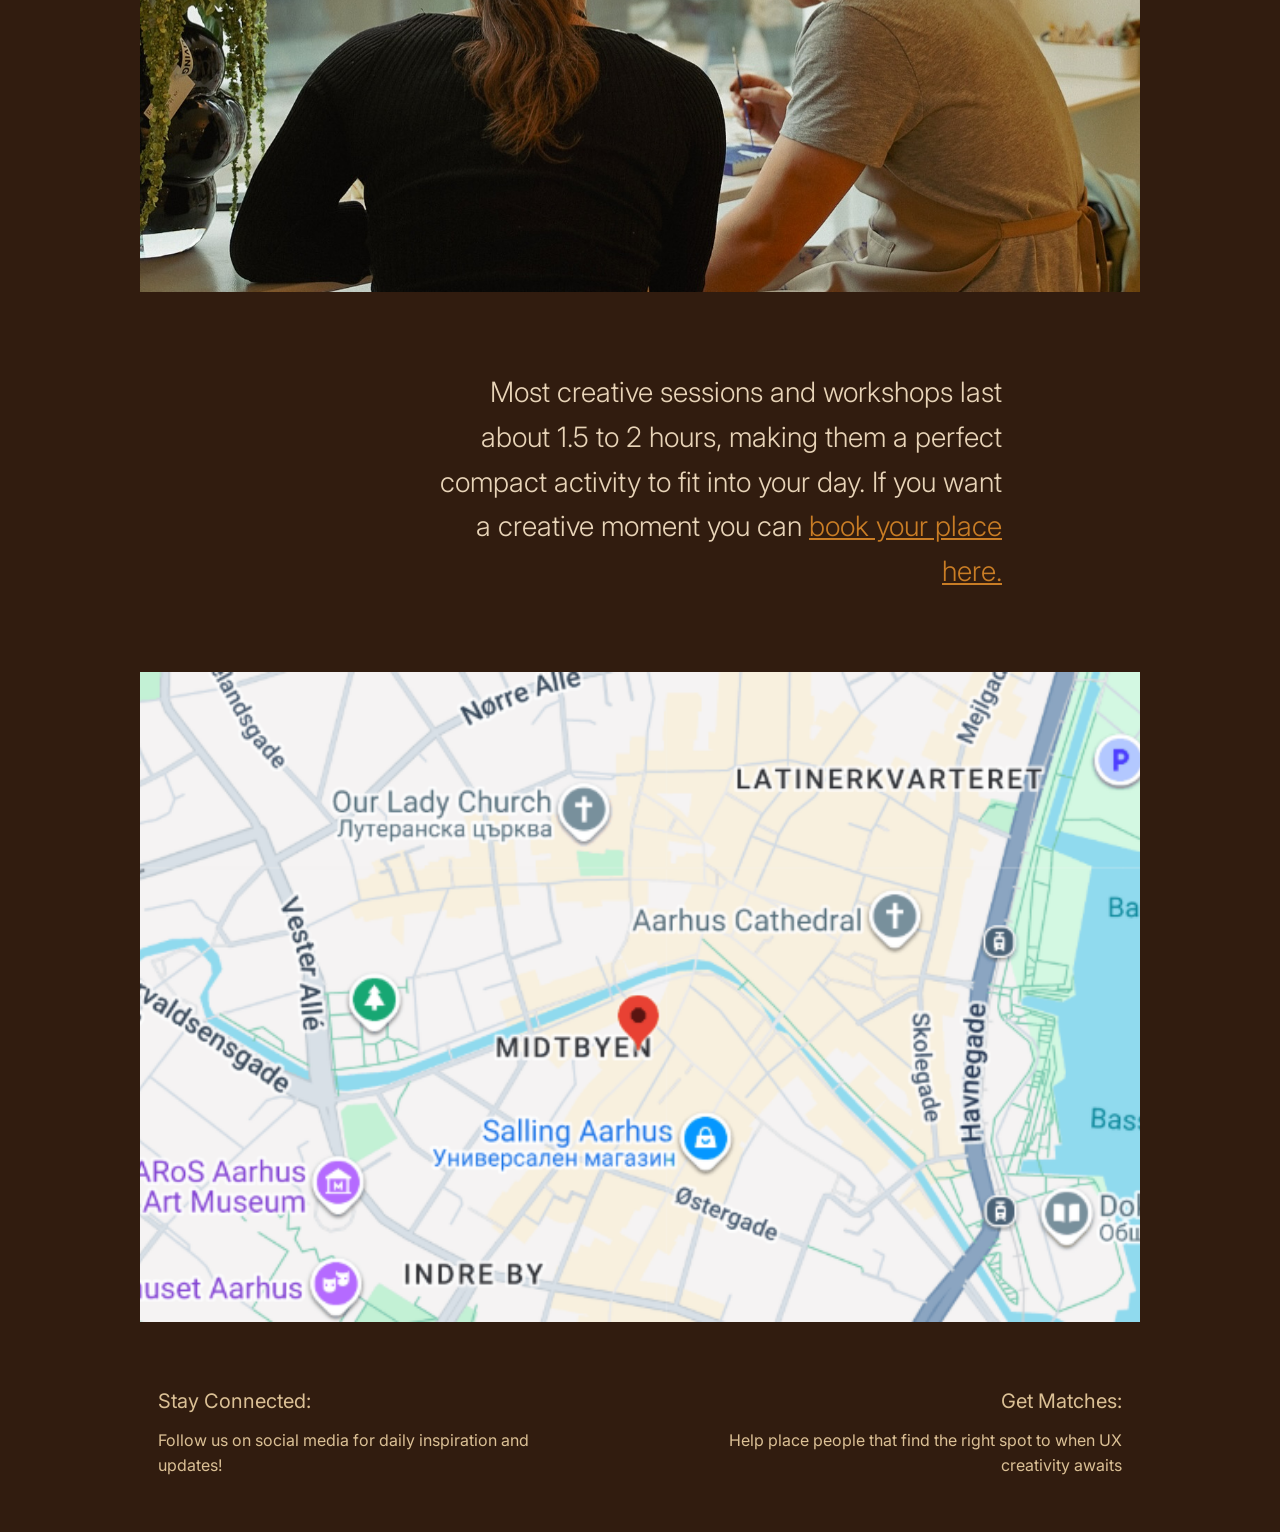
==== commit 8cf415da: "18" ====
--- a/CreateAarhus.html
+++ b/CreateAarhus.html
@@ -24,7 +24,7 @@
         
         <div class="nav-right">
             <a href="translatedCreateAarhus.html" class="globe-btn">
-                <img src="Pictures/Globe.jpg" alt="Language">
+                <img src="Pictures/Danish.jpg" alt="Language">
             </a>
             <button class="menu-btn" onclick="toggleMenu()">
                 <img src="Pictures/Hamburger Menu.jpg" alt="Menu">
--- a/Places.css
+++ b/Places.css
@@ -13,54 +13,54 @@
 
 /* Header Section */
 header {
-    position: fixed;
-    top: 0;
-    left: 0;
-    right: 0;
-    display: grid;
-    grid-template-columns: 1fr auto 1fr;
-    align-items: center;
-    padding: 10px 20px;
-    background-color: #311C0F;
-    z-index: 100;
-}
-
-.nav-left {
-    display: flex;
-    gap: 10px;
-    justify-content: flex-start;
-}
-
-.nav-right {
-    display: flex;
-    gap: 10px;
-    justify-content: flex-end;
-}
-
-.globe-btn{
-    text-decoration: none; /* Removes underline */
-}
-
-.back-btn,
-.globe-btn,
-.menu-btn {
-    background: none;
-    border: none;
-    cursor: pointer;
-}
-
-.back-btn img,
-.globe-btn img,
-.menu-btn img {
-    width: 40px;
-    height: 40px;
-}
-
-.logo {
-    width: 300px;
-    height: auto;
-    margin: 0; /* Remove the margin-left: 65px */
-}
+            position: fixed;
+            top: 0;
+            left: 0;
+            right: 0;
+            display: grid;
+            grid-template-columns: 1fr auto 1fr;
+            align-items: center;
+            padding: 10px 20px; /* SAME padding everywhere */
+            background-color: #311C0F;
+            z-index: 100;
+        }
+
+        .nav-left {
+            display: flex;
+            gap: 10px;
+            justify-content: flex-start;
+        }
+
+        .nav-right {
+            display: flex;
+            gap: 10px;
+            justify-content: flex-end;
+        }
+
+        .globe-btn {
+            text-decoration: none;
+        }
+
+        .back-btn,
+        .globe-btn,
+        .menu-btn {
+            background: none;
+            border: none;
+            cursor: pointer;
+        }
+
+        .back-btn img,
+        .globe-btn img,
+        .menu-btn img {
+            width: 40px;
+            height: 40px;
+        }
+
+        .logo {
+            width: 300px;
+            height: auto;
+            margin: 0;
+        }
 
 /* Info Banner Section */
 .info-banner {
@@ -175,11 +175,12 @@
     text-align: left;
 }
 
+.description-section-with-square p,
 .description-section p {
     color: #E8D4B8;
-    /* font-size: 30px; */
     line-height: 1.6;
-    margin: 0;
+    margin: 0 80px 0 0;  /* Remove the right margin (was: margin: 0 200px 0 0;) */
+    margin-left: -70px;  /* Or use a negative value like -50px to move further left */
     font-weight: 300;
     max-width: 1200px;
 }
@@ -205,7 +206,7 @@
     max-width: 800px;  /* Add this */
     margin: 0 auto;  /* Add this to center */
     background-color: #311C0F;
-    padding: 50px 320px 50px 400px;  /* Large left padding, smaller right */
+    padding: 50px 270px 50px 420px;  /* Large left padding, smaller right */
     text-align: right;
 }
 
